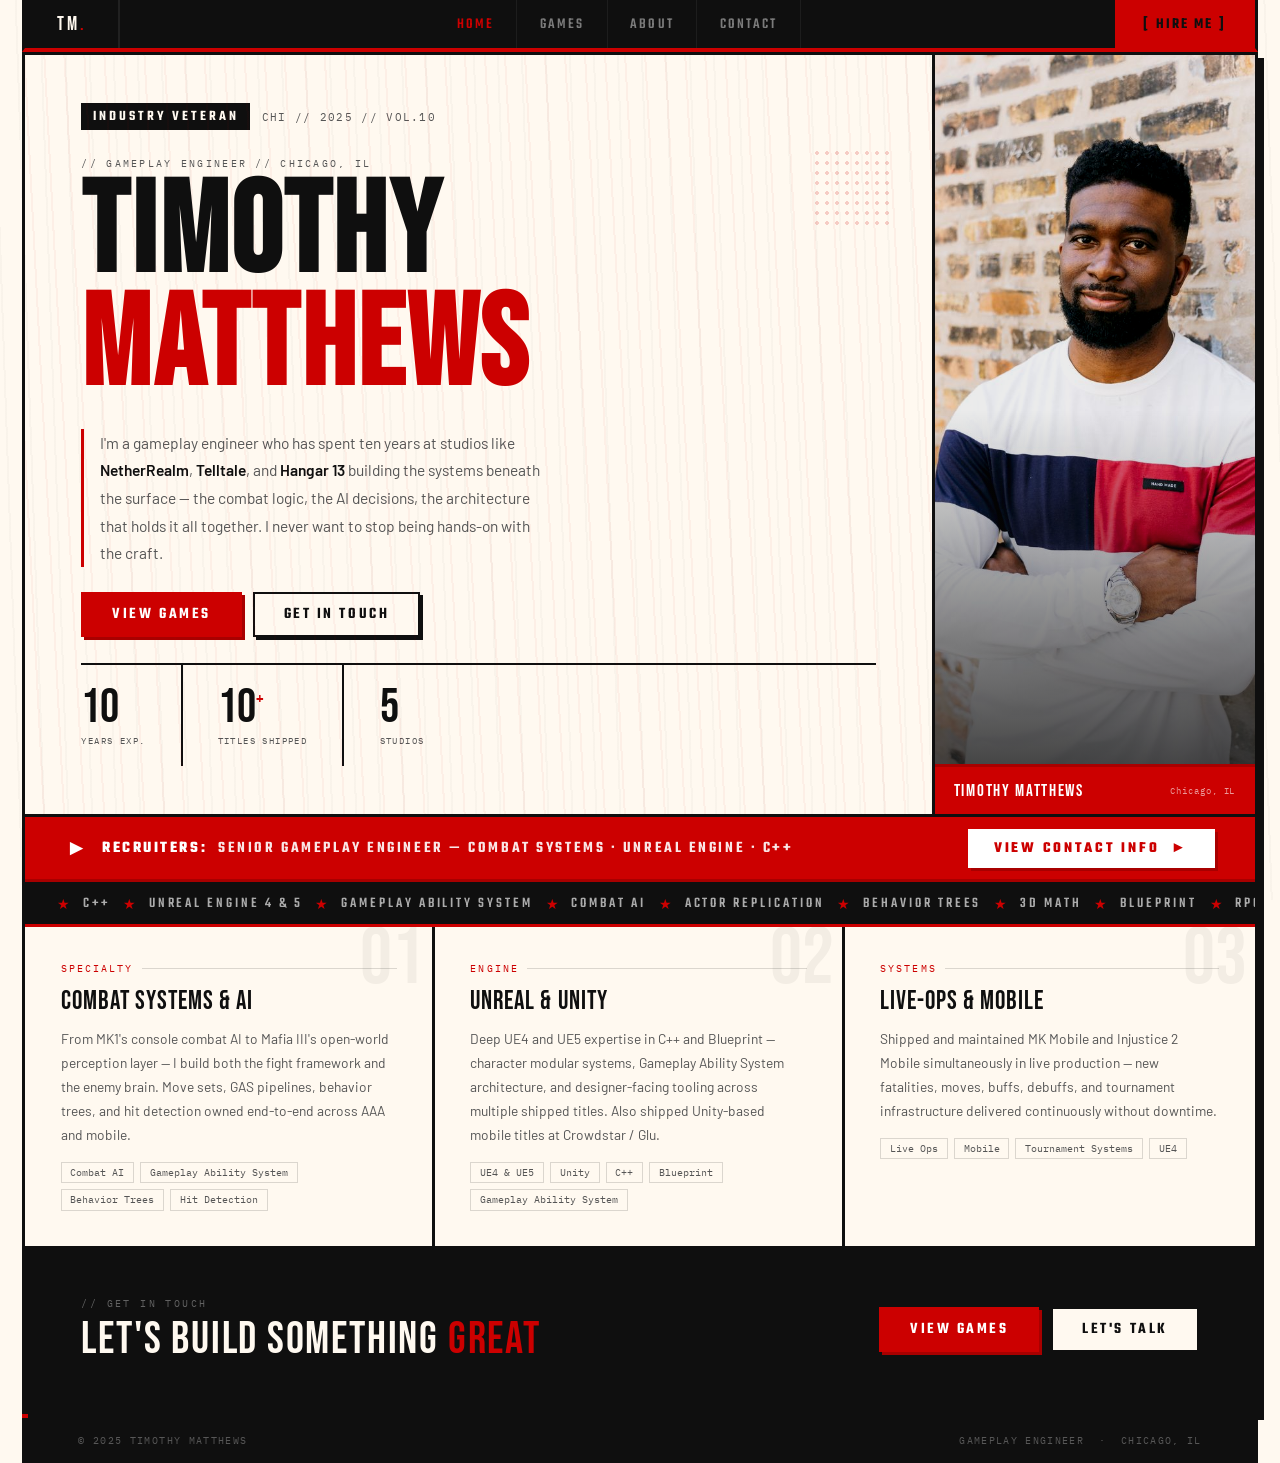
==== index.html @ f864fdcf "Update index.html" ====
<!DOCTYPE html>
<html lang="en">
<head>
<meta charset="UTF-8">
<meta name="viewport" content="width=device-width, initial-scale=1.0">
<title>Timothy Matthews — Gameplay Engineer</title>
<link rel="preconnect" href="https://fonts.googleapis.com">
<link href="https://fonts.googleapis.com/css2?family=Bebas+Neue&family=Teko:wght@400;500;600;700&family=IBM+Plex+Mono:wght@400;500&family=Barlow:ital,wght@0,300;0,400;0,500;0,600;0,700;1,400&display=swap" rel="stylesheet">
<style>
:root{--paper:#FFF9F0;--ink:#0F0F0F;--red:#CC0000;--red2:#A80000;--muted:#555;--gray:#AAA;--rule:rgba(15,15,15,0.15);}
*,*::before,*::after{box-sizing:border-box;margin:0;padding:0;}
html{scroll-behavior:smooth;}
body{background:var(--paper);color:var(--ink);font-family:"Barlow",sans-serif;-webkit-font-smoothing:antialiased;overflow-x:hidden;}
.speed-bg{position:fixed;inset:0;z-index:0;pointer-events:none;background:repeating-linear-gradient(88deg,transparent 0px,transparent 22px,rgba(15,15,15,0.025) 22px,rgba(15,15,15,0.025) 24px);}

/* NAV */
nav{position:sticky;top:0;z-index:100;background:var(--ink);border-bottom:4px solid var(--red);border-left:3px solid var(--ink);border-right:3px solid var(--ink);display:flex;justify-content:space-between;align-items:stretch;height:52px;}
.nav-brand{font-family:"Bebas Neue",sans-serif;font-size:1.2rem;letter-spacing:.14em;color:var(--paper);text-decoration:none;display:flex;align-items:center;padding:0 2rem;border-right:2px solid rgba(255,255,255,.08);cursor:pointer;}
.nav-brand span{color:var(--red);}
.nav-links{display:flex;}
.nav-link{font-family:"Teko",sans-serif;font-size:.95rem;font-weight:500;letter-spacing:.14em;text-transform:uppercase;text-decoration:none;color:rgba(255,255,255,.45);display:flex;align-items:center;padding:0 1.4rem;border-right:1px solid rgba(255,255,255,.06);transition:color .15s,background .15s;cursor:pointer;}
.nav-link:hover{color:var(--paper);background:rgba(255,255,255,.05);}
.nav-link.active{color:var(--red);}
.nav-cta{font-family:"Teko",sans-serif;font-size:.95rem;font-weight:600;letter-spacing:.14em;text-transform:uppercase;text-decoration:none;color:var(--ink);background:var(--red);display:flex;align-items:center;padding:0 1.8rem;transition:background .15s;cursor:pointer;}
.nav-cta:hover{background:#E60000;}

/* PAGES */
.page{display:none;}.page.active{display:block;}

/* SITE WIDTH WRAPPER */
.site-wrap{max-width:1500px;margin:0 auto;padding:0 1.4rem;}

/* MANGA FRAME */
.manga-frame{position:relative;z-index:1;border:3px solid var(--ink);box-shadow:6px 6px 0 var(--ink);}

/* SHARED */
.btn{font-family:"Teko",sans-serif;font-size:1rem;font-weight:600;letter-spacing:.16em;text-transform:uppercase;padding:.55rem 1.8rem;text-decoration:none;display:inline-flex;align-items:center;gap:.45rem;border:2px solid var(--ink);transition:background .14s,color .14s,transform .12s,box-shadow .12s;box-shadow:3px 3px 0 var(--ink);cursor:pointer;}
.btn:hover{transform:translate(-2px,-2px);box-shadow:5px 5px 0 var(--ink);}
.btn:active{transform:translate(2px,2px);box-shadow:1px 1px 0 var(--ink);}
.btn-red{background:var(--red);color:#fff;border-color:var(--red);box-shadow:3px 3px 0 var(--red2);}
.btn-red:hover{background:#E60000;box-shadow:5px 5px 0 var(--red2);}
.btn-white{background:var(--paper);color:var(--ink);}
.btn-white:hover{background:#FFEEDD;}
.btn-ink{background:var(--ink);color:var(--paper);}
.btn-ink:hover{background:#2A2A2A;}
.action-banner{background:var(--ink);padding:.65rem 2rem;display:flex;align-items:center;gap:.8rem;border-bottom:3px solid var(--red);overflow:hidden;white-space:nowrap;}
.ab-star{color:var(--red);font-size:.9rem;flex-shrink:0;}
.ab-text{font-family:"Teko",sans-serif;font-size:.92rem;font-weight:500;letter-spacing:.2em;text-transform:uppercase;color:rgba(255,255,255,.65);flex-shrink:0;}
.reveal{opacity:0;transform:translateY(16px);transition:opacity .55s,transform .55s;}
.reveal.visible{opacity:1;transform:translateY(0);}
.closing-panel{background:var(--ink);padding:3rem 3.5rem;display:flex;justify-content:space-between;align-items:center;gap:2rem;}
.cp-label{font-family:"IBM Plex Mono",monospace;font-size:.6rem;letter-spacing:.25em;text-transform:uppercase;color:rgba(255,255,255,.35);margin-bottom:.5rem;}
.cp-headline{font-family:"Bebas Neue",sans-serif;font-size:clamp(1.8rem,3.5vw,3rem);letter-spacing:.04em;line-height:1;color:var(--paper);}
.cp-headline span{color:var(--red);}
.cp-actions{display:flex;gap:.75rem;flex-shrink:0;}

/* ======== HOME ======== */
.recruiter-bar{background:var(--red);padding:.7rem 2.5rem;display:flex;justify-content:space-between;align-items:center;gap:1.5rem;border-bottom:3px solid var(--red2);}
.rb-left{display:flex;align-items:center;gap:.9rem;}
.rb-arrow{font-family:"Bebas Neue",sans-serif;font-size:1.4rem;color:#fff;animation:arrow-bounce .9s ease-in-out infinite;}
@keyframes arrow-bounce{0%,100%{transform:translateX(0);}50%{transform:translateX(5px);}}
.rb-label{font-family:"Teko",sans-serif;font-size:1rem;font-weight:600;letter-spacing:.16em;text-transform:uppercase;color:rgba(255,255,255,.9);}
.rb-label strong{color:#fff;}
.rb-cta{font-family:"Teko",sans-serif;font-size:.95rem;font-weight:700;letter-spacing:.18em;text-transform:uppercase;color:var(--red);text-decoration:none;background:#fff;padding:.42rem 1.5rem;border:2px solid #fff;box-shadow:3px 3px 0 var(--red2);transition:background .15s,transform .12s,box-shadow .12s;white-space:nowrap;flex-shrink:0;cursor:pointer;}
.rb-cta:hover{background:#FFEEDD;transform:translate(-2px,-2px);box-shadow:5px 5px 0 var(--red2);}
.hero-panel{display:grid;grid-template-columns:1fr 320px;border-bottom:3px solid var(--ink);}
.hero-left{padding:3rem 3.5rem 3rem;border-right:3px solid var(--ink);position:relative;overflow:hidden;display:flex;flex-direction:column;gap:1.6rem;}
.hero-left::before{content:"";position:absolute;inset:0;background:repeating-linear-gradient(87deg,transparent 0,transparent 18px,rgba(204,0,0,.04) 18px,rgba(204,0,0,.04) 20px);pointer-events:none;}
.hero-issue{display:flex;align-items:center;gap:.7rem;}
.issue-tag{font-family:"Teko",sans-serif;font-size:.9rem;font-weight:600;letter-spacing:.2em;text-transform:uppercase;background:var(--ink);color:var(--paper);padding:.2rem .75rem;}
.issue-num{font-family:"IBM Plex Mono",monospace;font-size:.68rem;color:var(--muted);letter-spacing:.12em;}
.hero-name-block{position:relative;}
.hero-kicker{font-family:"IBM Plex Mono",monospace;font-size:.65rem;letter-spacing:.22em;color:var(--muted);margin-bottom:.5rem;text-transform:uppercase;}
.hero-name{font-family:"Bebas Neue",sans-serif;font-size:clamp(4.5rem,10vw,8.5rem);line-height:.88;letter-spacing:.02em;color:var(--ink);}
.hero-name .red{color:var(--red);}
.halftone{position:absolute;right:-1rem;top:-.5rem;width:80px;height:80px;background-image:radial-gradient(circle,rgba(204,0,0,.18) 2px,transparent 2px);background-size:10px 10px;pointer-events:none;}
.hero-desc{font-size:.97rem;line-height:1.78;color:var(--muted);max-width:460px;border-left:3px solid var(--red);padding-left:1rem;}
.hero-desc strong{color:var(--ink);font-weight:600;}
.hero-btns{display:flex;gap:.7rem;flex-wrap:wrap;}
.hero-stats{display:flex;gap:0;border-top:2px solid var(--ink);margin-top:auto;}
.h-stat{padding:1.2rem 2.2rem 1.2rem 0;margin-right:2.2rem;border-right:2px solid var(--ink);}
.h-stat:last-child{border-right:none;margin-right:0;}
.h-num{font-family:"Bebas Neue",sans-serif;font-size:3rem;line-height:1;color:var(--ink);}
.h-num sup{font-size:1.2rem;color:var(--red);}
.h-lbl{font-family:"IBM Plex Mono",monospace;font-size:.58rem;color:var(--muted);letter-spacing:.15em;text-transform:uppercase;margin-top:.15rem;}
.hero-right{background:var(--ink);display:flex;flex-direction:column;overflow:hidden;}
.photo-wrap{flex:1;position:relative;overflow:hidden;min-height:380px;}
.photo-wrap img{width:100%;height:100%;object-fit:cover;object-position:center top;display:block;filter:contrast(1.1) brightness(.92);}
.photo-wrap::after{content:"";position:absolute;inset:0;background:linear-gradient(to bottom,transparent 50%,rgba(15,15,15,.75) 100%);}
.photo-redbar{position:absolute;top:0;right:0;bottom:0;width:28px;background:var(--red);display:flex;align-items:center;justify-content:center;z-index:2;}
.redbar-text{font-family:"Teko",sans-serif;font-size:.75rem;font-weight:600;letter-spacing:.18em;text-transform:uppercase;color:#fff;writing-mode:vertical-rl;}
.photo-caption{background:var(--red);padding:.85rem 1.2rem;display:flex;justify-content:space-between;align-items:center;border-top:3px solid var(--red2);flex-shrink:0;}
.pc-name{font-family:"Bebas Neue",sans-serif;font-size:1.05rem;letter-spacing:.1em;color:#fff;}
.pc-loc{font-family:"IBM Plex Mono",monospace;font-size:.58rem;color:rgba(255,255,255,.6);letter-spacing:.1em;}
.panel-row{display:grid;grid-template-columns:1fr 1fr 1fr;border-bottom:3px solid var(--ink);}
.panel-cell{padding:2.2rem;border-right:3px solid var(--ink);position:relative;overflow:hidden;transition:background .15s;}
.panel-cell:last-child{border-right:none;}
.panel-cell:hover{background:rgba(204,0,0,.02);}
.pc-bg-num{font-family:"Bebas Neue",sans-serif;font-size:5rem;line-height:1;color:rgba(15,15,15,.05);position:absolute;top:-.5rem;right:.5rem;pointer-events:none;user-select:none;}
.pc-label{font-family:"IBM Plex Mono",monospace;font-size:.6rem;letter-spacing:.22em;text-transform:uppercase;color:var(--red);margin-bottom:.65rem;display:flex;align-items:center;gap:.5rem;}
.pc-label::after{content:"";flex:1;height:1px;background:var(--rule);}
.pc-title{font-family:"Bebas Neue",sans-serif;font-size:1.6rem;letter-spacing:.04em;color:var(--ink);margin-bottom:.65rem;}
.pc-body{font-size:.86rem;line-height:1.75;color:var(--muted);margin-bottom:.9rem;}
.pc-tags{display:flex;flex-wrap:wrap;gap:.38rem;}
.pc-tag{font-family:"IBM Plex Mono",monospace;font-size:.6rem;padding:.2rem .55rem;border:1.5px solid var(--rule);color:var(--muted);transition:all .15s;}
.pc-tag:hover{border-color:var(--red);color:var(--red);}
.studios-row{display:grid;grid-template-columns:repeat(5,1fr);border-bottom:3px solid var(--ink);}
.studio-cell{padding:1.6rem 1.4rem;border-right:3px solid var(--ink);transition:background .15s;position:relative;overflow:hidden;}
.studio-cell:last-child{border-right:none;}
.studio-cell:hover{background:rgba(204,0,0,.04);}
.studio-cell::before{content:"";position:absolute;top:0;left:0;width:3px;height:0;background:var(--red);transition:height .2s;}
.studio-cell:hover::before{height:100%;}
.s-name{font-family:"Teko",sans-serif;font-size:.92rem;font-weight:600;letter-spacing:.06em;text-transform:uppercase;color:var(--ink);line-height:1.2;margin-bottom:.3rem;}
.s-years{font-family:"IBM Plex Mono",monospace;font-size:.58rem;color:var(--muted);letter-spacing:.08em;}
.s-role{font-size:.72rem;color:var(--gray);margin-top:.35rem;line-height:1.35;}
.skills-block{display:grid;grid-template-columns:220px 1fr;border-bottom:3px solid var(--ink);}
.sb-left{background:var(--ink);padding:2.5rem 2rem;display:flex;flex-direction:column;justify-content:space-between;border-right:3px solid var(--ink);}
.sb-big{font-family:"Bebas Neue",sans-serif;font-size:3rem;line-height:.9;color:var(--paper);letter-spacing:.02em;}
.sb-big span{color:var(--red);display:block;}
.sb-sub{font-family:"IBM Plex Mono",monospace;font-size:.62rem;color:rgba(255,255,255,.3);line-height:1.7;margin-top:.8rem;letter-spacing:.04em;}
.sb-right{padding:2.5rem;display:grid;grid-template-columns:1fr 1fr;gap:1.6rem;}
.sg-label{font-family:"IBM Plex Mono",monospace;font-size:.58rem;letter-spacing:.2em;text-transform:uppercase;color:var(--red);margin-bottom:.6rem;padding-bottom:.5rem;border-bottom:2px solid var(--ink);}
.sg-chips{display:flex;flex-wrap:wrap;gap:.38rem;}
.s-chip{font-family:"IBM Plex Mono",monospace;font-size:.62rem;padding:.22rem .6rem;border:1.5px solid var(--rule);color:var(--muted);transition:all .14s;}
.s-chip:hover{background:var(--ink);color:var(--paper);border-color:var(--ink);}
.s-chip.bold{background:var(--ink);color:var(--paper);border-color:var(--ink);}

/* ======== GAMES ======== */
.games-grid{display:grid;grid-template-columns:1fr 1fr;border-bottom:3px solid var(--ink);}
.game-card{padding:0;border-right:3px solid var(--ink);border-bottom:3px solid var(--ink);position:relative;overflow:hidden;transition:background .15s;display:flex;flex-direction:column;}
.game-card:hover{background:rgba(204,0,0,.015);}
.game-card:nth-child(2n){border-right:none;}
.game-img{width:100%;height:180px;object-fit:cover;object-position:center;display:block;filter:contrast(1.05);border-bottom:3px solid var(--ink);}
.game-img-placeholder{width:100%;height:180px;border-bottom:3px solid var(--ink);display:flex;align-items:center;justify-content:center;flex-direction:column;gap:.5rem;position:relative;overflow:hidden;flex-shrink:0;}
.game-img-placeholder::before{content:"";position:absolute;inset:0;background:repeating-linear-gradient(87deg,transparent 0,transparent 16px,rgba(255,255,255,.04) 16px,rgba(255,255,255,.04) 18px);}
.gip-label{font-family:"IBM Plex Mono",monospace;font-size:.6rem;letter-spacing:.18em;text-transform:uppercase;color:rgba(255,255,255,.3);position:relative;}
.gip-icon{font-size:1.8rem;opacity:.2;position:relative;}
.game-card-body{padding:1.8rem 2rem;flex:1;}
.gc-ghost{position:absolute;bottom:-.1em;right:-.02em;font-family:"Bebas Neue",sans-serif;font-size:5rem;color:rgba(15,15,15,.045);line-height:1;pointer-events:none;user-select:none;}
.gc-byline{display:flex;justify-content:space-between;font-family:"IBM Plex Mono",monospace;font-size:.62rem;letter-spacing:.14em;text-transform:uppercase;color:var(--red);margin-bottom:.3rem;}
.gc-year{color:var(--muted);}
.gc-title{font-family:"Bebas Neue",sans-serif;font-size:1.5rem;letter-spacing:.04em;color:var(--ink);line-height:1.05;margin-bottom:.2rem;}
.gc-role{font-size:.8rem;font-style:italic;color:var(--muted);margin-bottom:.7rem;}
.gc-rule{height:2px;background:var(--ink);margin-bottom:.7rem;}
.gc-desc{font-size:.84rem;line-height:1.72;color:var(--muted);margin-bottom:.85rem;}
.gc-tags{display:flex;flex-wrap:wrap;gap:.32rem;}
.gc-tag{font-family:"IBM Plex Mono",monospace;font-size:.6rem;padding:.15rem .48rem;border:1.5px solid var(--rule);color:var(--muted);transition:all .15s;}
.gc-tag:hover{border-color:var(--red);color:var(--red);}

/* ======== ABOUT ======== */
.about-layout{display:grid;grid-template-columns:300px 1fr;border-bottom:3px solid var(--ink);}
.about-sidebar{border-right:3px solid var(--ink);display:flex;flex-direction:column;}
.sidebar-photo{position:relative;overflow:hidden;border-bottom:3px solid var(--ink);}
.sidebar-photo img{width:100%;display:block;object-fit:cover;object-position:center top;filter:contrast(1.05);}
.sidebar-facts{padding:1.8rem 1.6rem;}
.sf-row{margin-bottom:1rem;}
.sf-label{font-family:"IBM Plex Mono",monospace;font-size:.58rem;letter-spacing:.2em;text-transform:uppercase;color:var(--red);margin-bottom:.15rem;}
.sf-value{font-family:"Barlow",sans-serif;font-size:.88rem;font-weight:500;color:var(--ink);line-height:1.45;}
.about-body{padding:3rem;}
.about-title{font-family:"Bebas Neue",sans-serif;font-size:clamp(2rem,4vw,3.2rem);letter-spacing:.04em;color:var(--ink);line-height:1;margin-bottom:.6rem;}
.about-sub{font-size:.9rem;font-style:italic;color:var(--muted);margin-bottom:1.5rem;padding-bottom:1.5rem;border-bottom:2px solid var(--ink);}
.about-text{font-size:.93rem;line-height:1.88;color:var(--muted);}
.about-text p+p{margin-top:.9rem;}
.about-text strong{color:var(--ink);font-weight:600;}
.about-goals{display:grid;grid-template-columns:1fr 1fr;gap:0;border-top:3px solid var(--ink);margin-top:2.5rem;}
.ag-cell{padding:1.4rem 1.5rem;border-right:3px solid var(--ink);}
.ag-cell:nth-child(2n){border-right:none;}
.ag-cell:nth-child(n+3){border-top:3px solid var(--ink);}
.ag-label{font-family:"IBM Plex Mono",monospace;font-size:.58rem;letter-spacing:.2em;text-transform:uppercase;color:var(--red);margin-bottom:.3rem;}
.ag-value{font-family:"Teko",sans-serif;font-size:1rem;font-weight:600;letter-spacing:.06em;text-transform:uppercase;color:var(--ink);line-height:1.3;}

/* ======== CONTACT ======== */
.contact-layout{display:grid;grid-template-columns:1fr 1fr;border-bottom:3px solid var(--ink);}
.contact-left{background:var(--ink);padding:3.5rem;display:flex;flex-direction:column;justify-content:space-between;border-right:3px solid var(--red);}
.cl-label{font-family:"IBM Plex Mono",monospace;font-size:.6rem;letter-spacing:.25em;text-transform:uppercase;color:rgba(255,255,255,.3);margin-bottom:.6rem;}
.cl-headline{font-family:"Bebas Neue",sans-serif;font-size:clamp(2.2rem,4.5vw,3.8rem);letter-spacing:.04em;line-height:1;color:var(--paper);margin-bottom:1.2rem;}
.cl-headline span{color:var(--red);}
.cl-note{font-size:.92rem;font-weight:300;line-height:1.8;color:rgba(255,255,255,.45);}
.contact-right{padding:3.5rem;display:flex;flex-direction:column;}
.c-entry{display:flex;align-items:center;gap:1.2rem;padding:1.3rem .5rem;border-bottom:2px solid var(--rule);text-decoration:none;color:var(--ink);transition:background .15s,padding-left .14s;}
.c-entry:first-child{border-top:2px solid var(--rule);}
.c-entry:hover{background:rgba(204,0,0,.04);padding-left:1rem;}
.c-icon{font-size:1.2rem;width:2rem;text-align:center;flex-shrink:0;color:var(--red);}
.c-label{font-family:"IBM Plex Mono",monospace;font-size:.6rem;letter-spacing:.2em;text-transform:uppercase;color:var(--red);display:block;margin-bottom:.1rem;}
.c-value{font-size:.95rem;font-weight:500;color:var(--ink);}
.contact-avail{background:var(--red);padding:1.2rem 1.8rem;display:flex;align-items:center;justify-content:space-between;gap:1rem;margin-top:auto;}
.ca-dot{width:8px;height:8px;border-radius:50%;background:#fff;box-shadow:0 0 8px #fff;animation:pulse 2s ease-in-out infinite;flex-shrink:0;}
@keyframes pulse{0%,100%{opacity:1;}50%{opacity:.4;}}
.ca-text{font-family:"Teko",sans-serif;font-size:1rem;font-weight:600;letter-spacing:.16em;text-transform:uppercase;color:#fff;}

footer{background:var(--ink);border-top:4px solid var(--red);padding:1rem 3.5rem;display:flex;justify-content:space-between;align-items:center;}
.ft{font-family:"IBM Plex Mono",monospace;font-size:.6rem;letter-spacing:.14em;text-transform:uppercase;color:rgba(255,255,255,.3);}

@media(max-width:900px){
  .nav-links{display:none;}
  .manga-frame{margin:.8rem;}
  .recruiter-bar{flex-direction:column;align-items:flex-start;gap:.7rem;}
  .hero-panel,.about-layout,.contact-layout{grid-template-columns:1fr;}
  .hero-right,.about-sidebar,.contact-left{border-right:none;border-bottom:3px solid var(--ink);}
  .hero-left{padding:2.5rem 1.8rem 2rem;}
  .photo-wrap{min-height:300px;}
  .panel-row{grid-template-columns:1fr;}
  .panel-cell{border-right:none;border-bottom:3px solid var(--ink);}
  .studios-row{grid-template-columns:1fr 1fr;}
  .skills-block{grid-template-columns:1fr;}
  .sb-left{border-right:none;border-bottom:3px solid var(--ink);}
  .sb-right{grid-template-columns:1fr;}
  .games-grid{grid-template-columns:1fr;}
  .game-card{border-right:none;}
  .about-goals{grid-template-columns:1fr;}
  .ag-cell{border-right:none;border-bottom:3px solid var(--ink);}
  .closing-panel{flex-direction:column;align-items:flex-start;padding:2rem 1.8rem;}
  footer{padding:1rem 1.4rem;flex-direction:column;gap:.4rem;text-align:center;}
}
</style>
</head>
<body>
<div class="speed-bg" aria-hidden="true"></div>

<div class="site-wrap">
<nav>
  <a class="nav-brand" data-page="home">TM<span>.</span></a>
  <div class="nav-links">
    <a class="nav-link active" data-page="home">Home</a>
    <a class="nav-link" data-page="games">Games</a>
    <a class="nav-link" data-page="about">About</a>
    <a class="nav-link" data-page="contact">Contact</a>
  </div>
  <a class="nav-cta" data-page="contact">[ Hire Me ]</a>
</nav>

<div class="manga-frame">

<!-- ======================================================  HOME  -->
<div id="page-home" class="page active">

  <div class="hero-panel">
    <div class="hero-left reveal">
      <div class="hero-issue">
        <span class="issue-tag">Industry Veteran</span>
        <span class="issue-num">CHI // 2025 // VOL.10</span>
      </div>
      <div class="hero-name-block">
        <div class="halftone" aria-hidden="true"></div>
        <div class="hero-kicker">// Gameplay Engineer // Chicago, IL</div>
        <h1 class="hero-name">Timothy<br><span class="red">Matthews</span></h1>
      </div>
      <p class="hero-desc">I&#39;m a gameplay engineer who has spent ten years at studios like <strong>NetherRealm</strong>, <strong>Telltale</strong>, and <strong>Hangar 13</strong> building the systems beneath the surface &mdash; the combat logic, the AI decisions, the architecture that holds it all together. I never want to stop being hands-on with the craft.</p>
      <div class="hero-btns">
        <a class="btn btn-red" data-page="games">View Games</a>
        <a class="btn btn-white" data-page="contact">Get in Touch</a>
      </div>
      <div class="hero-stats">
        <div class="h-stat"><div class="h-num">10</div><div class="h-lbl">Years Exp.</div></div>
        <div class="h-stat"><div class="h-num">10<sup>+</sup></div><div class="h-lbl">Titles Shipped</div></div>
        <div class="h-stat"><div class="h-num">5</div><div class="h-lbl">Studios</div></div>
      </div>
    </div>
    <div class="hero-right">
      <div class="photo-wrap">
        <img src="[data-uri]" alt="Timothy Matthews">
        
      </div>
      <div class="photo-caption">
        <span class="pc-name">Timothy Matthews</span>
        <span class="pc-loc">Chicago, IL</span>
      </div>
    </div>
  </div>

  <div class="recruiter-bar">
    <div class="rb-left">
      <span class="rb-arrow">&#9658;</span>
      <span class="rb-label"><strong>Recruiters:</strong> &nbsp;Senior Gameplay Engineer &mdash; Combat Systems &middot; Unreal Engine &middot; C++</span>
    </div>
    <a class="rb-cta" data-page="contact">View Contact Info &nbsp;&#9658;</a>
  </div>

  <div class="action-banner">
    <span class="ab-star">&#9733;</span><span class="ab-text">C++</span>
    <span class="ab-star">&#9733;</span><span class="ab-text">Unreal Engine 4 &amp; 5</span>
    <span class="ab-star">&#9733;</span><span class="ab-text">Gameplay Ability System</span>
    <span class="ab-star">&#9733;</span><span class="ab-text">Combat AI</span>
    <span class="ab-star">&#9733;</span><span class="ab-text">Actor Replication</span>
    <span class="ab-star">&#9733;</span><span class="ab-text">Behavior Trees</span>
    <span class="ab-star">&#9733;</span><span class="ab-text">3D Math</span>
    <span class="ab-star">&#9733;</span><span class="ab-text">Blueprint</span>
    <span class="ab-star">&#9733;</span><span class="ab-text">RPCs</span>
    <span class="ab-star">&#9733;</span><span class="ab-text">DirectX</span>
    <span class="ab-star">&#9733;</span><span class="ab-text">HLSL</span>
    <span class="ab-star">&#9733;</span><span class="ab-text">Perforce</span>
    <span class="ab-star">&#9733;</span><span class="ab-text">Git</span>
  </div>

  <div class="panel-row">
    <div class="panel-cell reveal">
      <div class="pc-bg-num" aria-hidden="true">01</div>
      <div class="pc-label">Specialty</div>
      <div class="pc-title">Combat Systems & AI</div>
      <p class="pc-body">From MK1's console combat AI to Mafia III's open-world perception layer &mdash; I build both the fight framework and the enemy brain. Move sets, GAS pipelines, behavior trees, and hit detection owned end-to-end across AAA and mobile.</p>
      <div class="pc-tags"><span class="pc-tag">Combat AI</span><span class="pc-tag">Gameplay Ability System</span><span class="pc-tag">Behavior Trees</span><span class="pc-tag">Hit Detection</span></div>
    </div>
    <div class="panel-cell reveal">
      <div class="pc-bg-num" aria-hidden="true">02</div>
      <div class="pc-label">Engine</div>
      <div class="pc-title">Unreal & Unity</div>
      <p class="pc-body">Deep UE4 and UE5 expertise in C++ and Blueprint &mdash; character modular systems, Gameplay Ability System architecture, and designer-facing tooling across multiple shipped titles. Also shipped Unity-based mobile titles at Crowdstar / Glu.</p>
      <div class="pc-tags"><span class="pc-tag">UE4 &amp; UE5</span><span class="pc-tag">Unity</span><span class="pc-tag">C++</span><span class="pc-tag">Blueprint</span><span class="pc-tag">Gameplay Ability System</span></div>
    </div>
    <div class="panel-cell reveal">
      <div class="pc-bg-num" aria-hidden="true">03</div>
      <div class="pc-label">Systems</div>
      <div class="pc-title">Live-Ops & Mobile</div>
      <p class="pc-body">Shipped and maintained MK Mobile and Injustice 2 Mobile simultaneously in live production &mdash; new fatalities, moves, buffs, debuffs, and tournament infrastructure delivered continuously without downtime.</p>
      <div class="pc-tags"><span class="pc-tag">Live Ops</span><span class="pc-tag">Mobile</span><span class="pc-tag">Tournament Systems</span><span class="pc-tag">UE4</span></div>
    </div>
  </div>

  <div class="closing-panel">
    <div>
      <div class="cp-label">// Get In Touch</div>
      <div class="cp-headline">Let&#39;s Build Something <span>Great</span></div>
    </div>
    <div class="cp-actions">
      <a class="btn btn-red" data-page="games">View Games</a>
      <a class="btn btn-white" data-page="contact">Let&#39;s Talk</a>
    </div>
  </div>
</div>

<!-- ======================================================  GAMES  -->
<div id="page-games" class="page">

  <div class="action-banner">
    <span class="ab-star">&#9733;</span><span class="ab-text">Shipped Titles</span>
    <span class="ab-star">&#9733;</span><span class="ab-text">Career</span>
    <span class="ab-star">&#9733;</span><span class="ab-text">Games &amp; Projects</span>
    <span class="ab-star">&#9733;</span><span class="ab-text">Console</span>
    <span class="ab-star">&#9733;</span><span class="ab-text">Mobile</span>
    <span class="ab-star">&#9733;</span><span class="ab-text">PC</span>
    <span class="ab-star">&#9733;</span><span class="ab-text">AAA</span>
    <span class="ab-star">&#9733;</span><span class="ab-text">Live Ops</span>
    <span class="ab-star">&#9733;</span><span class="ab-text">2015 &ndash; 2025</span>
  </div>

  <!-- GAMES PAGE INTRO -->
  <div style="padding:3.5rem 3.5rem 3rem;border-bottom:3px solid var(--ink);position:relative;overflow:hidden;">
    <div style="position:absolute;top:-.05em;right:-.02em;font-family:'Bebas Neue',sans-serif;font-size:14rem;color:rgba(15,15,15,.04);line-height:1;pointer-events:none;user-select:none;">02</div>
    <div style="font-family:'IBM Plex Mono',monospace;font-size:.6rem;letter-spacing:.25em;text-transform:uppercase;color:var(--red);margin-bottom:.8rem;">// Chapter 02 &nbsp;&mdash;&nbsp; Shipped Titles</div>
    <div style="font-family:'Bebas Neue',sans-serif;font-size:clamp(3.5rem,7vw,6rem);line-height:.9;letter-spacing:.02em;color:var(--ink);margin-bottom:1.6rem;">A Decade of<br><span style="color:var(--red);">Shipped Titles.</span></div>
    <p style="font-size:.97rem;line-height:1.8;color:var(--muted);border-left:3px solid var(--red);padding-left:1.1rem;max-width:580px;">From AAA console combat to live-ops mobile and AI-driven autoplay &mdash; every title on this page is something I shipped, not something I watched. Ten years of production-proven systems across five studios.</p>
  </div>

  <div class="games-grid">
    <div class="game-card reveal">
      <div class="game-img-placeholder" style="background:linear-gradient(135deg,#1a0800,#3d1200,#1a0800);">
        <span class="gip-icon">🎮</span>
        <span class="gip-label">Add MK1 screenshot</span>
      </div>
      <div class="game-card-body">
        <div class="gc-ghost" aria-hidden="true">MK1</div>
        <div class="gc-byline"><span>NetherRealm / WB Games</span><span class="gc-year">2023</span></div>
        <div class="gc-title">Mortal Kombat 1</div>
        <div class="gc-role">Senior Gameplay Engineer &mdash; Combat AI</div>
        <div class="gc-rule"></div>
        <p class="gc-desc">Shipped base game and DLC on a 50+ person team. Owned combat AI systems end-to-end in Unreal Engine 5 for console platforms.</p>
        <div class="gc-tags"><span class="gc-tag">UE5</span><span class="gc-tag">C++</span><span class="gc-tag">Combat AI</span><span class="gc-tag">Console</span><span class="gc-tag">DLC</span></div>
      </div>
    </div>
    <div class="game-card reveal">
      <div class="game-img-placeholder" style="background:linear-gradient(135deg,#0d0d1a,#1a0d2e,#0d0d1a);">
        <span class="gip-icon">🎮</span>
        <span class="gip-label">Add MK: Onslaught screenshot</span>
      </div>
      <div class="game-card-body">
        <div class="gc-ghost" aria-hidden="true">MKO</div>
        <div class="gc-byline"><span>NetherRealm Studios</span><span class="gc-year">2023</span></div>
        <div class="gc-title">MK: Onslaught</div>
        <div class="gc-role">Combat &amp; Gameplay Lead</div>
        <div class="gc-rule"></div>
        <p class="gc-desc">Sole combat engineer on a 4&ndash;6 person team. Fully autoplay/AI-driven mobile RPG. Designed a custom Blueprint targeting rules engine.</p>
        <div class="gc-tags"><span class="gc-tag">UE4</span><span class="gc-tag">Blueprint</span><span class="gc-tag">GAS</span><span class="gc-tag">AI</span><span class="gc-tag">Mobile</span></div>
      </div>
    </div>
    <div class="game-card reveal">
      <div class="game-img-placeholder" style="background:linear-gradient(135deg,#1a0500,#2e0d00,#1a0500);">
        <span class="gip-icon">🎮</span>
        <span class="gip-label">Add MK Mobile screenshot</span>
      </div>
      <div class="game-card-body">
        <div class="gc-ghost" aria-hidden="true">MKM</div>
        <div class="gc-byline"><span>NetherRealm Studios</span><span class="gc-year">2019&ndash;2022</span></div>
        <div class="gc-title">Mortal Kombat Mobile</div>
        <div class="gc-role">Gameplay Engineer &mdash; Live Ops</div>
        <div class="gc-rule"></div>
        <p class="gc-desc">New fatalities, move sets, combos, buffs and debuffs, and tournament systems in a live-ops environment &mdash; C++ and data-driven GAS pipeline.</p>
        <div class="gc-tags"><span class="gc-tag">UE4</span><span class="gc-tag">C++</span><span class="gc-tag">GAS</span><span class="gc-tag">Live Ops</span></div>
      </div>
    </div>
    <div class="game-card reveal">
      <div class="game-img-placeholder" style="background:linear-gradient(135deg,#0a0e1a,#0d1a2e,#0a0e1a);">
        <span class="gip-icon">🎮</span>
        <span class="gip-label">Add Injustice 2 screenshot</span>
      </div>
      <div class="game-card-body">
        <div class="gc-ghost" aria-hidden="true">I2</div>
        <div class="gc-byline"><span>NetherRealm Studios</span><span class="gc-year">2019&ndash;2022</span></div>
        <div class="gc-title">Injustice 2 Mobile</div>
        <div class="gc-role">Gameplay Engineer &mdash; Live Ops</div>
        <div class="gc-rule"></div>
        <p class="gc-desc">Extended hero abilities, move data, buffs, debuffs, and tournament infrastructure. Reused the modular GAS architecture built across NetherRealm mobile titles.</p>
        <div class="gc-tags"><span class="gc-tag">UE4</span><span class="gc-tag">GAS</span><span class="gc-tag">Live Ops</span><span class="gc-tag">Mobile</span></div>
      </div>
    </div>
    <div class="game-card reveal">
      <div class="game-img-placeholder" style="background:linear-gradient(135deg,#0d0a05,#1a1305,#0d0a05);">
        <span class="gip-icon">🎮</span>
        <span class="gip-label">Add Mafia III screenshot</span>
      </div>
      <div class="game-card-body">
        <div class="gc-ghost" aria-hidden="true">M3</div>
        <div class="gc-byline"><span>Hangar 13 / 2K Games</span><span class="gc-year">2016&ndash;2017</span></div>
        <div class="gc-title">Mafia III DLC</div>
        <div class="gc-role">Associate Engineer &mdash; Open World AI</div>
        <div class="gc-rule"></div>
        <p class="gc-desc">Built the AI Controller as a central perception layer for world events. Rule-based predictive planning in C++ with extended behavior trees.</p>
        <div class="gc-tags"><span class="gc-tag">C++</span><span class="gc-tag">Behavior Trees</span><span class="gc-tag">Open World AI</span></div>
      </div>
    </div>
    <div class="game-card reveal">
      <div class="game-img-placeholder" style="background:linear-gradient(135deg,#0a0a0a,#1a1a1a,#0a0a0a);">
        <span class="gip-icon">🎮</span>
        <span class="gip-label">Add Batman Telltale screenshot</span>
      </div>
      <div class="game-card-body">
        <div class="gc-ghost" aria-hidden="true">BM</div>
        <div class="gc-byline"><span>Telltale Games</span><span class="gc-year">2017</span></div>
        <div class="gc-title">Batman: Telltale Series</div>
        <div class="gc-role">Gameplay Programmer &mdash; Combat &amp; AI</div>
        <div class="gc-rule"></div>
        <p class="gc-desc">Combat and AI systems in a fast-paced episodic pipeline across PC, console, and mobile alongside multiple simultaneous titles.</p>
        <div class="gc-tags"><span class="gc-tag">Combat</span><span class="gc-tag">AI</span><span class="gc-tag">Multiplatform</span></div>
      </div>
    </div>
    <div class="game-card reveal">
      <div class="game-img-placeholder" style="background:linear-gradient(135deg,#0a1a05,#0d2e0a,#0a1a05);">
        <span class="gip-icon">🎮</span>
        <span class="gip-label">Add Minecraft Story Mode screenshot</span>
      </div>
      <div class="game-card-body">
        <div class="gc-ghost" aria-hidden="true">MC</div>
        <div class="gc-byline"><span>Telltale Games</span><span class="gc-year">2017</span></div>
        <div class="gc-title">Minecraft: Story Mode S2</div>
        <div class="gc-role">Gameplay Programmer &mdash; Episodes 4 &amp; 5</div>
        <div class="gc-rule"></div>
        <p class="gc-desc">Shipped two full episodes across PC, PS4, and mobile with tight delivery cadence and cross-platform requirements.</p>
        <div class="gc-tags"><span class="gc-tag">Multiplatform</span><span class="gc-tag">PC</span><span class="gc-tag">PS4</span><span class="gc-tag">Mobile</span></div>
      </div>
    </div>
    <div class="game-card reveal">
      <div class="game-img-placeholder" style="background:linear-gradient(135deg,#1a0f05,#2e1f0a,#1a0f05);">
        <span class="gip-icon">🎮</span>
        <span class="gip-label">Add Design Home screenshot</span>
      </div>
      <div class="game-card-body">
        <div class="gc-ghost" aria-hidden="true">DH</div>
        <div class="gc-byline"><span>Crowdstar / Glu Mobile</span><span class="gc-year">2018</span></div>
        <div class="gc-title">Design Home</div>
        <div class="gc-role">Software Engineer &mdash; Gameplay &amp; Tools</div>
        <div class="gc-rule"></div>
        <p class="gc-desc">Deep Unity UI architecture, memory-saving compression, custom touch layer detection, HLSL shaders, and C++ localization tooling for a top-grossing mobile title.</p>
        <div class="gc-tags"><span class="gc-tag">Unity</span><span class="gc-tag">C#</span><span class="gc-tag">HLSL</span><span class="gc-tag">Tools</span><span class="gc-tag">Mobile</span></div>
      </div>
    </div>
  </div>

  <div class="closing-panel">
    <div>
      <div class="cp-label">// Want to work together?</div>
      <div class="cp-headline">Let&#39;s build something <span>great</span></div>
    </div>
    <div class="cp-actions">
      <a class="btn btn-red" data-page="contact">Get in Touch</a>
      <a class="btn btn-white" data-page="about">About Me</a>
    </div>
  </div>
</div>

<!-- ======================================================  ABOUT  -->
<div id="page-about" class="page">

  <div class="action-banner">
    <span class="ab-star">&#9733;</span><span class="ab-text">Profile</span>
    <span class="ab-star">&#9733;</span><span class="ab-text">About Timothy Matthews</span>
    <span class="ab-star">&#9733;</span><span class="ab-text">Ten Years</span>
    <span class="ab-star">&#9733;</span><span class="ab-text">Chicago, IL</span>
    <span class="ab-star">&#9733;</span><span class="ab-text">Industry Veteran</span>
    <span class="ab-star">&#9733;</span><span class="ab-text">Combat Systems</span>
    <span class="ab-star">&#9733;</span><span class="ab-text">Unreal Engine</span>
  </div>

  <div class="about-layout">
    <div class="about-sidebar">
      <div class="sidebar-photo">
        <img src="[data-uri]" alt="Timothy Matthews">
      </div>
      <div class="sidebar-facts">
        <div class="sf-row"><div class="sf-label">Location</div><div class="sf-value">Chicago, Illinois</div></div>
        <div class="sf-row"><div class="sf-label">Email</div><div class="sf-value">MatthewsTimothyM@gmail.com</div></div>
        <div class="sf-row"><div class="sf-label">LinkedIn</div><div class="sf-value">timmatthewsgamedev</div></div>
        <div class="sf-row"><div class="sf-label">Primary Engine</div><div class="sf-value">Unreal Engine 4 &amp; 5</div></div>
        <div class="sf-row"><div class="sf-label">Education</div><div class="sf-value">B.S. Computer Science<br>U of Houston&ndash;Victoria</div></div>
        <div class="sf-row"><div class="sf-label">Engines</div><div class="sf-value">Unreal Engine 4 &amp; 5 &middot; Unity</div></div>
        <div style="margin-top:1.5rem;"><a class="btn btn-red" data-page="contact" style="width:100%;justify-content:center;">Contact Me</a></div>
      </div>
    </div>
    <div class="about-body reveal">
      <div class="about-title">Ten Years in the Trenches</div>
      <div class="about-sub">A career built on combat systems, shipped titles, and deep Unreal Engine expertise across AAA and mobile platforms.</div>
      <div class="about-text">
        <p>Timothy Matthews is a gameplay engineer based in Chicago, Illinois, with over ten years of professional experience building the systems that make games feel alive. His career spans some of the most demanding development environments in the industry &mdash; from the high-polish combat of <strong>Mortal Kombat 1</strong> at NetherRealm Studios to the breakneck episodic pipeline of Telltale Games.</p>
        <p>Timothy&#39;s deepest expertise lies in combat. He has designed and engineered fight systems across console, mobile, and prototype platforms &mdash; including AI-driven autoplay combat for <strong>MK: Onslaught</strong>, where he served as the sole combat and gameplay engineer on a lean team. He architected modular Gameplay Ability System pipelines reused across multiple NetherRealm titles, and mentored engineers on Unreal Engine architecture throughout.</p>
        <p>Before NetherRealm, Timothy contributed open world AI systems to <strong>Mafia III DLC</strong> at Hangar 13, building the AI Controller as a central perception layer for world events. He served on Telltale&#39;s gameplay team across Batman and Minecraft: Story Mode, delivering multiplatform episodic titles at a demanding cadence.</p>
        <p>He is growing toward a principal or lead engineering role &mdash; staying hands-on with combat systems while taking on greater architectural ownership, mentoring, and technical direction.</p>
      </div>
      <div class="about-goals">
        <div class="ag-cell"><div class="ag-label">Focus</div><div class="ag-value">Combat Systems &amp; AI Architecture</div></div>
        <div class="ag-cell"><div class="ag-label">Location</div><div class="ag-value">Chicago, Illinois</div></div>
        <div class="ag-cell"><div class="ag-label">Specialty</div><div class="ag-value">Combat Systems &amp; AI Architecture</div></div>
        <div class="ag-cell"><div class="ag-label">Education</div><div class="ag-value">B.S. Computer Science &mdash; U of Houston&ndash;Victoria</div></div>
      </div>
    </div>
  </div>

  <div class="closing-panel">
    <div>
      <div class="cp-label">// Ready to collaborate?</div>
      <div class="cp-headline">See my <span>Games</span> or get in touch</div>
    </div>
    <div class="cp-actions">
      <a class="btn btn-red" data-page="games">View Games</a>
      <a class="btn btn-white" data-page="contact">Contact Me</a>
    </div>
  </div>
</div>

<!-- ======================================================  CONTACT  -->
<div id="page-contact" class="page">

  <div class="action-banner">
    <span class="ab-star">&#9733;</span><span class="ab-text">Get in Touch</span>
    <span class="ab-star">&#9733;</span><span class="ab-text">Hire Timothy</span>
    <span class="ab-star">&#9733;</span><span class="ab-text">Chicago, IL</span>
    <span class="ab-star">&#9733;</span><span class="ab-text">Gameplay Engineer</span>
    <span class="ab-star">&#9733;</span><span class="ab-text">10 Years</span>
    <span class="ab-star">&#9733;</span><span class="ab-text">NetherRealm</span>
    <span class="ab-star">&#9733;</span><span class="ab-text">Telltale</span>
  </div>

  <div class="contact-layout">
    <div class="contact-left reveal">
      <div>
        <div class="cl-label">// Ready to Ship Something Great?</div>
        <div class="cl-headline">Let&#39;s <span>Talk</span></div>
        <p class="cl-note">Ten years building combat systems and gameplay architecture at studios including NetherRealm, Telltale, and Hangar 13 / 2K. Reach out directly.</p>
      </div>
      <div style="display:flex;flex-direction:column;gap:.85rem;margin-top:2.5rem;">
        <div style="border:1px solid rgba(255,255,255,.1);padding:1rem 1.2rem;">
          <div style="font-family:'IBM Plex Mono',monospace;font-size:.58rem;letter-spacing:.18em;text-transform:uppercase;color:rgba(255,255,255,.3);margin-bottom:.3rem;">Specialty</div>
          <div style="font-family:'Teko',sans-serif;font-size:.95rem;font-weight:600;letter-spacing:.08em;text-transform:uppercase;color:var(--paper);">Combat Systems &middot; AI Architecture &middot; Unreal Engine</div>
        </div>
        <div style="border:1px solid rgba(204,0,0,.35);padding:1rem 1.2rem;background:rgba(204,0,0,.07);">
          <div style="font-family:'IBM Plex Mono',monospace;font-size:.58rem;letter-spacing:.18em;text-transform:uppercase;color:rgba(204,0,0,.6);margin-bottom:.3rem;">Platforms</div>
          <div style="font-family:'Teko',sans-serif;font-size:.95rem;font-weight:600;letter-spacing:.08em;text-transform:uppercase;color:var(--paper);">Console &middot; PC &middot; Mobile &middot; Live Ops</div>
        </div>
      </div>
    </div>
    <div class="contact-right reveal">
      <a href="mailto:MatthewsTimothyM@gmail.com" class="c-entry">
        <span class="c-icon">&#9993;</span>
        <div><span class="c-label">Email</span><span class="c-value">MatthewsTimothyM@gmail.com</span></div>
      </a>
      <a href="tel:9016433370" class="c-entry">
        <span class="c-icon">&#9742;</span>
        <div><span class="c-label">Phone</span><span class="c-value">(901) 643-3370</span></div>
      </a>
      <a href="https://linkedin.com/in/timmatthewsgamedev" target="_blank" rel="noopener" class="c-entry">
        <span class="c-icon" style="font-family:'Teko',sans-serif;font-weight:700;font-size:.85rem;">in</span>
        <div><span class="c-label">LinkedIn</span><span class="c-value">linkedin.com/in/timmatthewsgamedev</span></div>
      </a>
      <div class="contact-avail">
        <div class="ca-dot" style="background:var(--red);box-shadow:0 0 8px var(--red);"></div>
        <span class="ca-text">Timothy Matthews &mdash; Gameplay Engineer</span>
        <a href="mailto:MatthewsTimothyM@gmail.com" class="btn btn-white" style="flex-shrink:0;">Email Now</a>
      </div>
    </div>
  </div>

  <div class="closing-panel">
    <div>
      <div class="cp-label">// Get In Touch</div>
      <div class="cp-headline">Combat-focused. <span>Architecture-driven.</span><br>Team-oriented.</div>
    </div>
    <div class="cp-actions">
      <a class="btn btn-red" data-page="games">View Games</a>
      <a href="mailto:MatthewsTimothyM@gmail.com" class="btn btn-white">Email Me Now</a>
    </div>
  </div>
</div>

</div><!-- end manga-frame -->

<footer>
  <span class="ft">&copy; 2025 Timothy Matthews</span>
  <span class="ft">Gameplay Engineer &nbsp;&middot;&nbsp; Chicago, IL</span>
</footer>

<script>
function goTo(pageId) {
  document.querySelectorAll('.page').forEach(p => p.classList.remove('active'));
  document.querySelectorAll('.nav-link').forEach(l => l.classList.remove('active'));
  const page = document.getElementById('page-' + pageId);
  if (page) {
    page.classList.add('active');
    window.scrollTo({ top: 0, behavior: 'smooth' });
    // trigger reveals
    setTimeout(() => {
      page.querySelectorAll('.reveal:not(.visible)').forEach((el, i) => {
        setTimeout(() => el.classList.add('visible'), (i % 6) * 80);
      });
    }, 50);
  }
  const link = document.querySelector('.nav-link[data-page="' + pageId + '"]');
  if (link) link.classList.add('active');
}

document.querySelectorAll('[data-page]').forEach(el => {
  el.addEventListener('click', (e) => {
    e.preventDefault();
    goTo(el.dataset.page);
  });
});

// trigger reveals on initial load
setTimeout(() => {
  document.querySelectorAll('#page-home .reveal').forEach((el, i) => {
    setTimeout(() => el.classList.add('visible'), (i % 6) * 80);
  });
}, 100);
</script>
</div><!-- end site-wrap -->
</body>
</html>
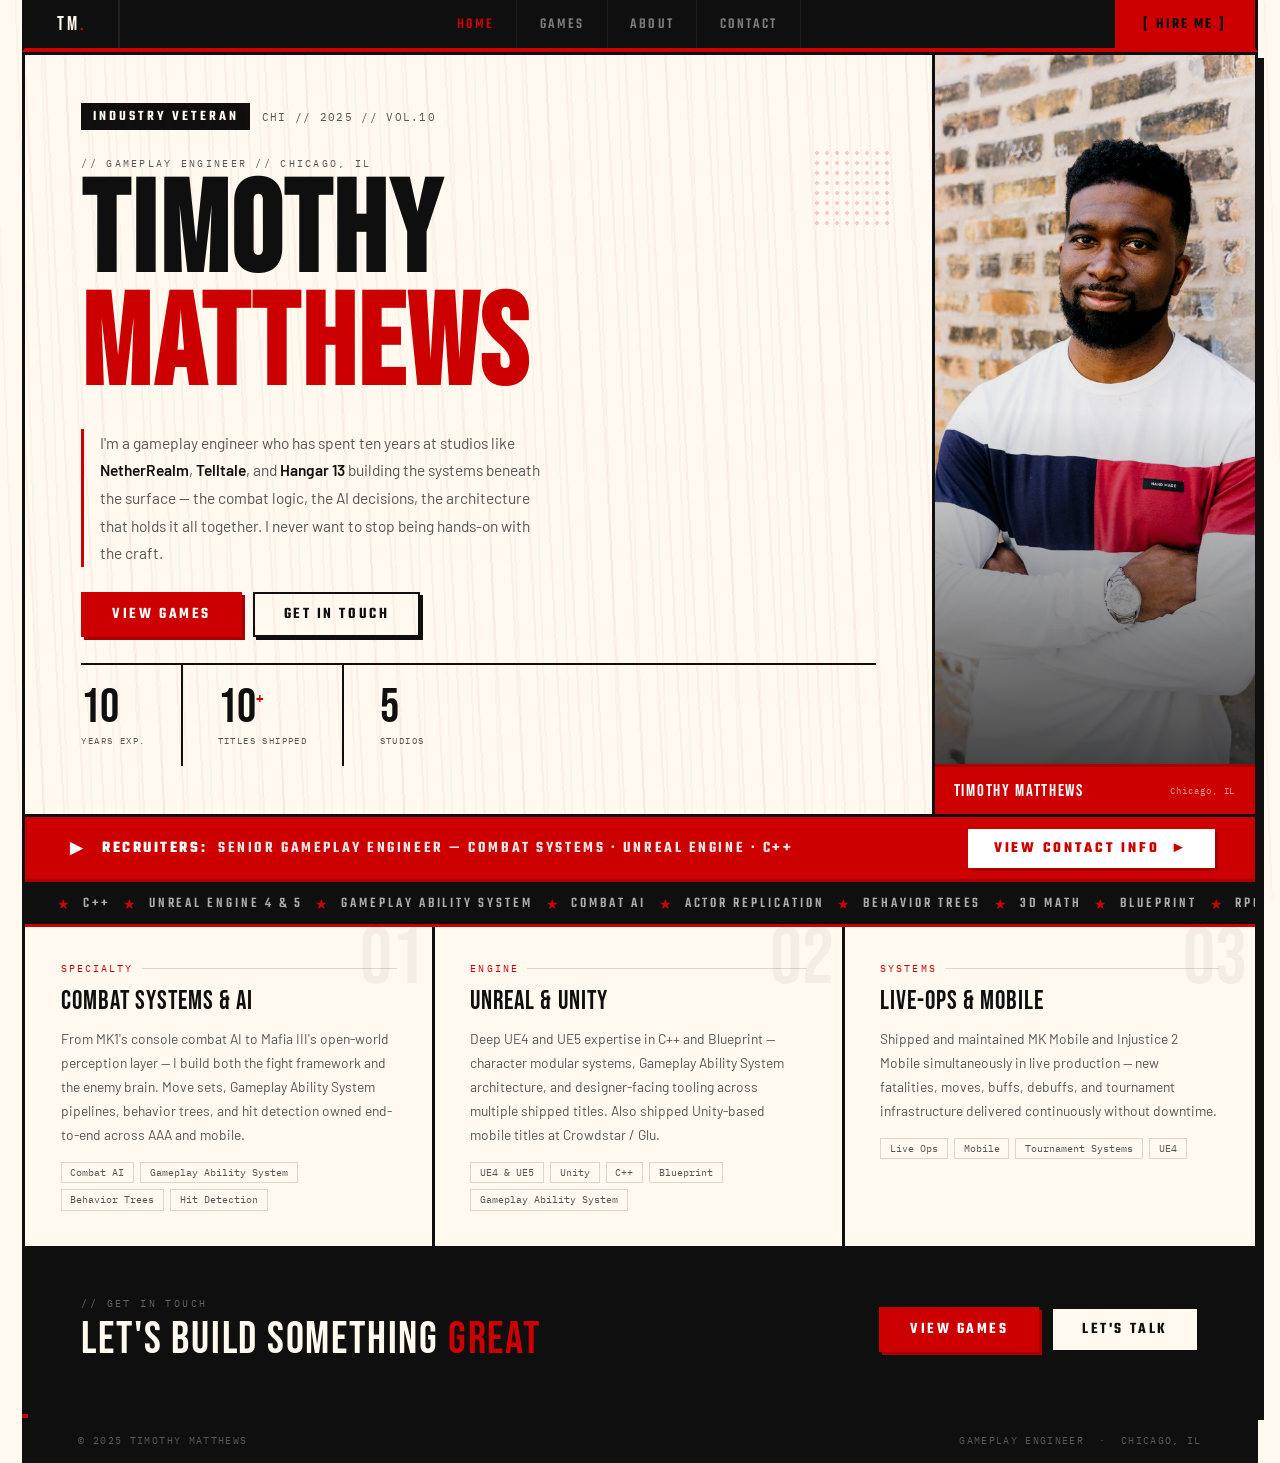
==== commit 3e44871c: "Update index.html" ====
--- a/index.html
+++ b/index.html
@@ -18,6 +18,12 @@
 .nav-brand{font-family:"Bebas Neue",sans-serif;font-size:1.2rem;letter-spacing:.14em;color:var(--paper);text-decoration:none;display:flex;align-items:center;padding:0 2rem;border-right:2px solid rgba(255,255,255,.08);cursor:pointer;}
 .nav-brand span{color:var(--red);}
 .nav-links{display:flex;}
+.hamburger{display:none;background:none;border:none;cursor:pointer;padding:0 1.4rem;height:52px;flex-direction:column;justify-content:center;gap:5px;}
+.hamburger span{display:block;width:20px;height:2px;background:var(--paper);transition:all .2s;}
+.mobile-menu{display:none;position:fixed;top:52px;left:0;right:0;z-index:99;background:var(--ink);border-bottom:3px solid var(--red);flex-direction:column;box-shadow:0 6px 20px rgba(0,0,0,0.4);}
+.mobile-menu.open{display:flex;}
+.mobile-menu a{font-family:"Teko",sans-serif;font-size:1rem;font-weight:600;letter-spacing:.14em;text-transform:uppercase;color:rgba(255,255,255,.6);padding:.85rem 1.8rem;border-bottom:1px solid rgba(255,255,255,.06);cursor:pointer;transition:color .15s,background .15s;}
+.mobile-menu a:hover,.mobile-menu a.active{color:var(--red);background:rgba(255,255,255,.03);}
 .nav-link{font-family:"Teko",sans-serif;font-size:.95rem;font-weight:500;letter-spacing:.14em;text-transform:uppercase;text-decoration:none;color:rgba(255,255,255,.45);display:flex;align-items:center;padding:0 1.4rem;border-right:1px solid rgba(255,255,255,.06);transition:color .15s,background .15s;cursor:pointer;}
 .nav-link:hover{color:var(--paper);background:rgba(255,255,255,.05);}
 .nav-link.active{color:var(--red);}
@@ -193,6 +199,17 @@
 
 @media(max-width:900px){
   .nav-links{display:none;}
+  .hamburger{display:flex;}
+  .contact-layout{grid-template-columns:1fr;}
+  .contact-left{border-right:none;border-bottom:3px solid var(--red);}
+  .c-value{font-size:.78rem;word-break:break-all;overflow-wrap:break-word;}
+  .contact-right{padding:1.5rem;overflow:hidden;}
+  .c-entry{padding:.9rem .3rem;overflow:hidden;}
+  .contact-avail{flex-wrap:wrap;gap:.5rem;padding:.9rem 1rem;}
+  .ca-text{font-size:.82rem;}
+  .contact-left{padding:2rem 1.5rem;}
+  .cl-headline{font-size:2rem;}
+  .cl-note{font-size:.85rem;}
   .manga-frame{margin:.8rem;}
   .recruiter-bar{flex-direction:column;align-items:flex-start;gap:.7rem;}
   .hero-panel,.about-layout,.contact-layout{grid-template-columns:1fr;}
@@ -227,7 +244,16 @@
     <a class="nav-link" data-page="contact">Contact</a>
   </div>
   <a class="nav-cta" data-page="contact">[ Hire Me ]</a>
+  <button class="hamburger" id="hamburger" aria-label="Open menu">
+    <span></span><span></span><span></span>
+  </button>
 </nav>
+<div class="mobile-menu" id="mobile-menu">
+  <a data-page="home">Home</a>
+  <a data-page="games">Games</a>
+  <a data-page="about">About</a>
+  <a data-page="contact">Contact</a>
+</div>
 
 <div class="manga-frame">
 
@@ -297,7 +323,7 @@
       <div class="pc-bg-num" aria-hidden="true">01</div>
       <div class="pc-label">Specialty</div>
       <div class="pc-title">Combat Systems & AI</div>
-      <p class="pc-body">From MK1's console combat AI to Mafia III's open-world perception layer &mdash; I build both the fight framework and the enemy brain. Move sets, GAS pipelines, behavior trees, and hit detection owned end-to-end across AAA and mobile.</p>
+      <p class="pc-body">From MK1's console combat AI to Mafia III's open-world perception layer &mdash; I build both the fight framework and the enemy brain. Move sets, Gameplay Ability System pipelines, behavior trees, and hit detection owned end-to-end across AAA and mobile.</p>
       <div class="pc-tags"><span class="pc-tag">Combat AI</span><span class="pc-tag">Gameplay Ability System</span><span class="pc-tag">Behavior Trees</span><span class="pc-tag">Hit Detection</span></div>
     </div>
     <div class="panel-cell reveal">
@@ -353,10 +379,7 @@
 
   <div class="games-grid">
     <div class="game-card reveal">
-      <div class="game-img-placeholder" style="background:linear-gradient(135deg,#1a0800,#3d1200,#1a0800);">
-        <span class="gip-icon">🎮</span>
-        <span class="gip-label">Add MK1 screenshot</span>
-      </div>
+      <div class="game-img-placeholder" style="background:linear-gradient(135deg,#1a0800,#3d1200,#1a0800);"><span class="gip-icon">🎮</span><span class="gip-label">Add MK1 screenshot</span></div>
       <div class="game-card-body">
         <div class="gc-ghost" aria-hidden="true">MK1</div>
         <div class="gc-byline"><span>NetherRealm / WB Games</span><span class="gc-year">2023</span></div>
@@ -368,25 +391,19 @@
       </div>
     </div>
     <div class="game-card reveal">
-      <div class="game-img-placeholder" style="background:linear-gradient(135deg,#0d0d1a,#1a0d2e,#0d0d1a);">
-        <span class="gip-icon">🎮</span>
-        <span class="gip-label">Add MK: Onslaught screenshot</span>
-      </div>
+      <div class="game-img-placeholder" style="background:linear-gradient(135deg,#0d0d1a,#1a0d2e,#0d0d1a);"><span class="gip-icon">🎮</span><span class="gip-label">Add MK: Onslaught screenshot</span></div>
       <div class="game-card-body">
         <div class="gc-ghost" aria-hidden="true">MKO</div>
         <div class="gc-byline"><span>NetherRealm Studios</span><span class="gc-year">2023</span></div>
         <div class="gc-title">MK: Onslaught</div>
         <div class="gc-role">Combat &amp; Gameplay Lead</div>
         <div class="gc-rule"></div>
-        <p class="gc-desc">Sole combat engineer on a 4&ndash;6 person team. Fully autoplay/AI-driven mobile RPG. Designed a custom Blueprint targeting rules engine.</p>
+        <p class="gc-desc">Led a team of gameplay engineers developing the game's combat system for a fully autoplay/AI-driven mobile RPG. Designed a custom Blueprint targeting rules engine.</p>
         <div class="gc-tags"><span class="gc-tag">UE4</span><span class="gc-tag">Blueprint</span><span class="gc-tag">GAS</span><span class="gc-tag">AI</span><span class="gc-tag">Mobile</span></div>
       </div>
     </div>
     <div class="game-card reveal">
-      <div class="game-img-placeholder" style="background:linear-gradient(135deg,#1a0500,#2e0d00,#1a0500);">
-        <span class="gip-icon">🎮</span>
-        <span class="gip-label">Add MK Mobile screenshot</span>
-      </div>
+      <div class="game-img-placeholder" style="background:linear-gradient(135deg,#1a0500,#2e0d00,#1a0500);"><span class="gip-icon">🎮</span><span class="gip-label">Add MK Mobile screenshot</span></div>
       <div class="game-card-body">
         <div class="gc-ghost" aria-hidden="true">MKM</div>
         <div class="gc-byline"><span>NetherRealm Studios</span><span class="gc-year">2019&ndash;2022</span></div>
@@ -398,10 +415,7 @@
       </div>
     </div>
     <div class="game-card reveal">
-      <div class="game-img-placeholder" style="background:linear-gradient(135deg,#0a0e1a,#0d1a2e,#0a0e1a);">
-        <span class="gip-icon">🎮</span>
-        <span class="gip-label">Add Injustice 2 screenshot</span>
-      </div>
+      <div class="game-img-placeholder" style="background:linear-gradient(135deg,#0a0e1a,#0d1a2e,#0a0e1a);"><span class="gip-icon">🎮</span><span class="gip-label">Add Injustice 2 screenshot</span></div>
       <div class="game-card-body">
         <div class="gc-ghost" aria-hidden="true">I2</div>
         <div class="gc-byline"><span>NetherRealm Studios</span><span class="gc-year">2019&ndash;2022</span></div>
@@ -413,25 +427,19 @@
       </div>
     </div>
     <div class="game-card reveal">
-      <div class="game-img-placeholder" style="background:linear-gradient(135deg,#0d0a05,#1a1305,#0d0a05);">
-        <span class="gip-icon">🎮</span>
-        <span class="gip-label">Add Mafia III screenshot</span>
-      </div>
+      <div class="game-img-placeholder" style="background:linear-gradient(135deg,#0d0a05,#1a1305,#0d0a05);"><span class="gip-icon">🎮</span><span class="gip-label">Add Mafia III screenshot</span></div>
       <div class="game-card-body">
         <div class="gc-ghost" aria-hidden="true">M3</div>
         <div class="gc-byline"><span>Hangar 13 / 2K Games</span><span class="gc-year">2016&ndash;2017</span></div>
         <div class="gc-title">Mafia III DLC</div>
         <div class="gc-role">Associate Engineer &mdash; Open World AI</div>
         <div class="gc-rule"></div>
-        <p class="gc-desc">Built the AI Controller as a central perception layer for world events. Rule-based predictive planning in C++ with extended behavior trees.</p>
+        <p class="gc-desc">Extended AI capabilities to react dynamically to world events &mdash; explosions, vehicles, low health, and teammate coordination &mdash; creating a more realistic and believable open-world environment.</p>
         <div class="gc-tags"><span class="gc-tag">C++</span><span class="gc-tag">Behavior Trees</span><span class="gc-tag">Open World AI</span></div>
       </div>
     </div>
     <div class="game-card reveal">
-      <div class="game-img-placeholder" style="background:linear-gradient(135deg,#0a0a0a,#1a1a1a,#0a0a0a);">
-        <span class="gip-icon">🎮</span>
-        <span class="gip-label">Add Batman Telltale screenshot</span>
-      </div>
+      <div class="game-img-placeholder" style="background:linear-gradient(135deg,#0a0a0a,#1a1a1a,#0a0a0a);"><span class="gip-icon">🎮</span><span class="gip-label">Add Batman Telltale screenshot</span></div>
       <div class="game-card-body">
         <div class="gc-ghost" aria-hidden="true">BM</div>
         <div class="gc-byline"><span>Telltale Games</span><span class="gc-year">2017</span></div>
@@ -443,10 +451,7 @@
       </div>
     </div>
     <div class="game-card reveal">
-      <div class="game-img-placeholder" style="background:linear-gradient(135deg,#0a1a05,#0d2e0a,#0a1a05);">
-        <span class="gip-icon">🎮</span>
-        <span class="gip-label">Add Minecraft Story Mode screenshot</span>
-      </div>
+      <div class="game-img-placeholder" style="background:linear-gradient(135deg,#0a1a05,#0d2e0a,#0a1a05);"><span class="gip-icon">🎮</span><span class="gip-label">Add Minecraft Story Mode screenshot</span></div>
       <div class="game-card-body">
         <div class="gc-ghost" aria-hidden="true">MC</div>
         <div class="gc-byline"><span>Telltale Games</span><span class="gc-year">2017</span></div>
@@ -458,10 +463,7 @@
       </div>
     </div>
     <div class="game-card reveal">
-      <div class="game-img-placeholder" style="background:linear-gradient(135deg,#1a0f05,#2e1f0a,#1a0f05);">
-        <span class="gip-icon">🎮</span>
-        <span class="gip-label">Add Design Home screenshot</span>
-      </div>
+      <div class="game-img-placeholder" style="background:linear-gradient(135deg,#1a0f05,#2e1f0a,#1a0f05);"><span class="gip-icon">🎮</span><span class="gip-label">Add Design Home screenshot</span></div>
       <div class="game-card-body">
         <div class="gc-ghost" aria-hidden="true">DH</div>
         <div class="gc-byline"><span>Crowdstar / Glu Mobile</span><span class="gc-year">2018</span></div>
@@ -519,16 +521,11 @@
       <div class="about-sub">A career built on combat systems, shipped titles, and deep Unreal Engine expertise across AAA and mobile platforms.</div>
       <div class="about-text">
         <p>Timothy Matthews is a gameplay engineer based in Chicago, Illinois, with over ten years of professional experience building the systems that make games feel alive. His career spans some of the most demanding development environments in the industry &mdash; from the high-polish combat of <strong>Mortal Kombat 1</strong> at NetherRealm Studios to the breakneck episodic pipeline of Telltale Games.</p>
-        <p>Timothy&#39;s deepest expertise lies in combat. He has designed and engineered fight systems across console, mobile, and prototype platforms &mdash; including AI-driven autoplay combat for <strong>MK: Onslaught</strong>, where he served as the sole combat and gameplay engineer on a lean team. He architected modular Gameplay Ability System pipelines reused across multiple NetherRealm titles, and mentored engineers on Unreal Engine architecture throughout.</p>
-        <p>Before NetherRealm, Timothy contributed open world AI systems to <strong>Mafia III DLC</strong> at Hangar 13, building the AI Controller as a central perception layer for world events. He served on Telltale&#39;s gameplay team across Batman and Minecraft: Story Mode, delivering multiplatform episodic titles at a demanding cadence.</p>
+        <p>Timothy&#39;s deepest expertise lies in combat. He has designed and engineered fight systems across console, mobile, and prototype platforms &mdash; including AI-driven autoplay combat for <strong>MK: Onslaught</strong>, where he led a team of gameplay engineers developing the game's combat system. He developed deep Gameplay Ability System expertise, and mentored engineers on Unreal Engine architecture throughout.</p>
+        <p>Before NetherRealm, Timothy contributed to <strong>Mafia III DLC</strong> at Hangar 13, extending AI capabilities to react dynamically to world events for a more realistic open-world environment. He served on Telltale&#39;s gameplay team across Batman and Minecraft: Story Mode, delivering multiplatform episodic titles at a demanding cadence.</p>
         <p>He is growing toward a principal or lead engineering role &mdash; staying hands-on with combat systems while taking on greater architectural ownership, mentoring, and technical direction.</p>
       </div>
-      <div class="about-goals">
-        <div class="ag-cell"><div class="ag-label">Focus</div><div class="ag-value">Combat Systems &amp; AI Architecture</div></div>
-        <div class="ag-cell"><div class="ag-label">Location</div><div class="ag-value">Chicago, Illinois</div></div>
-        <div class="ag-cell"><div class="ag-label">Specialty</div><div class="ag-value">Combat Systems &amp; AI Architecture</div></div>
-        <div class="ag-cell"><div class="ag-label">Education</div><div class="ag-value">B.S. Computer Science &mdash; U of Houston&ndash;Victoria</div></div>
-      </div>
+
     </div>
   </div>
 
@@ -616,9 +613,18 @@
 </footer>
 
 <script>
+// Hamburger toggle
+const hamburger = document.getElementById('hamburger');
+const mobileMenu = document.getElementById('mobile-menu');
+hamburger.addEventListener('click', () => {
+  mobileMenu.classList.toggle('open');
+});
+
 function goTo(pageId) {
   document.querySelectorAll('.page').forEach(p => p.classList.remove('active'));
   document.querySelectorAll('.nav-link').forEach(l => l.classList.remove('active'));
+  document.querySelectorAll('.mobile-menu a').forEach(l => l.classList.remove('active'));
+  mobileMenu.classList.remove('open');
   const page = document.getElementById('page-' + pageId);
   if (page) {
     page.classList.add('active');
@@ -632,6 +638,8 @@
   }
   const link = document.querySelector('.nav-link[data-page="' + pageId + '"]');
   if (link) link.classList.add('active');
+  const mobileLink = document.querySelector('.mobile-menu a[data-page="' + pageId + '"]');
+  if (mobileLink) mobileLink.classList.add('active');
 }
 
 document.querySelectorAll('[data-page]').forEach(el => {
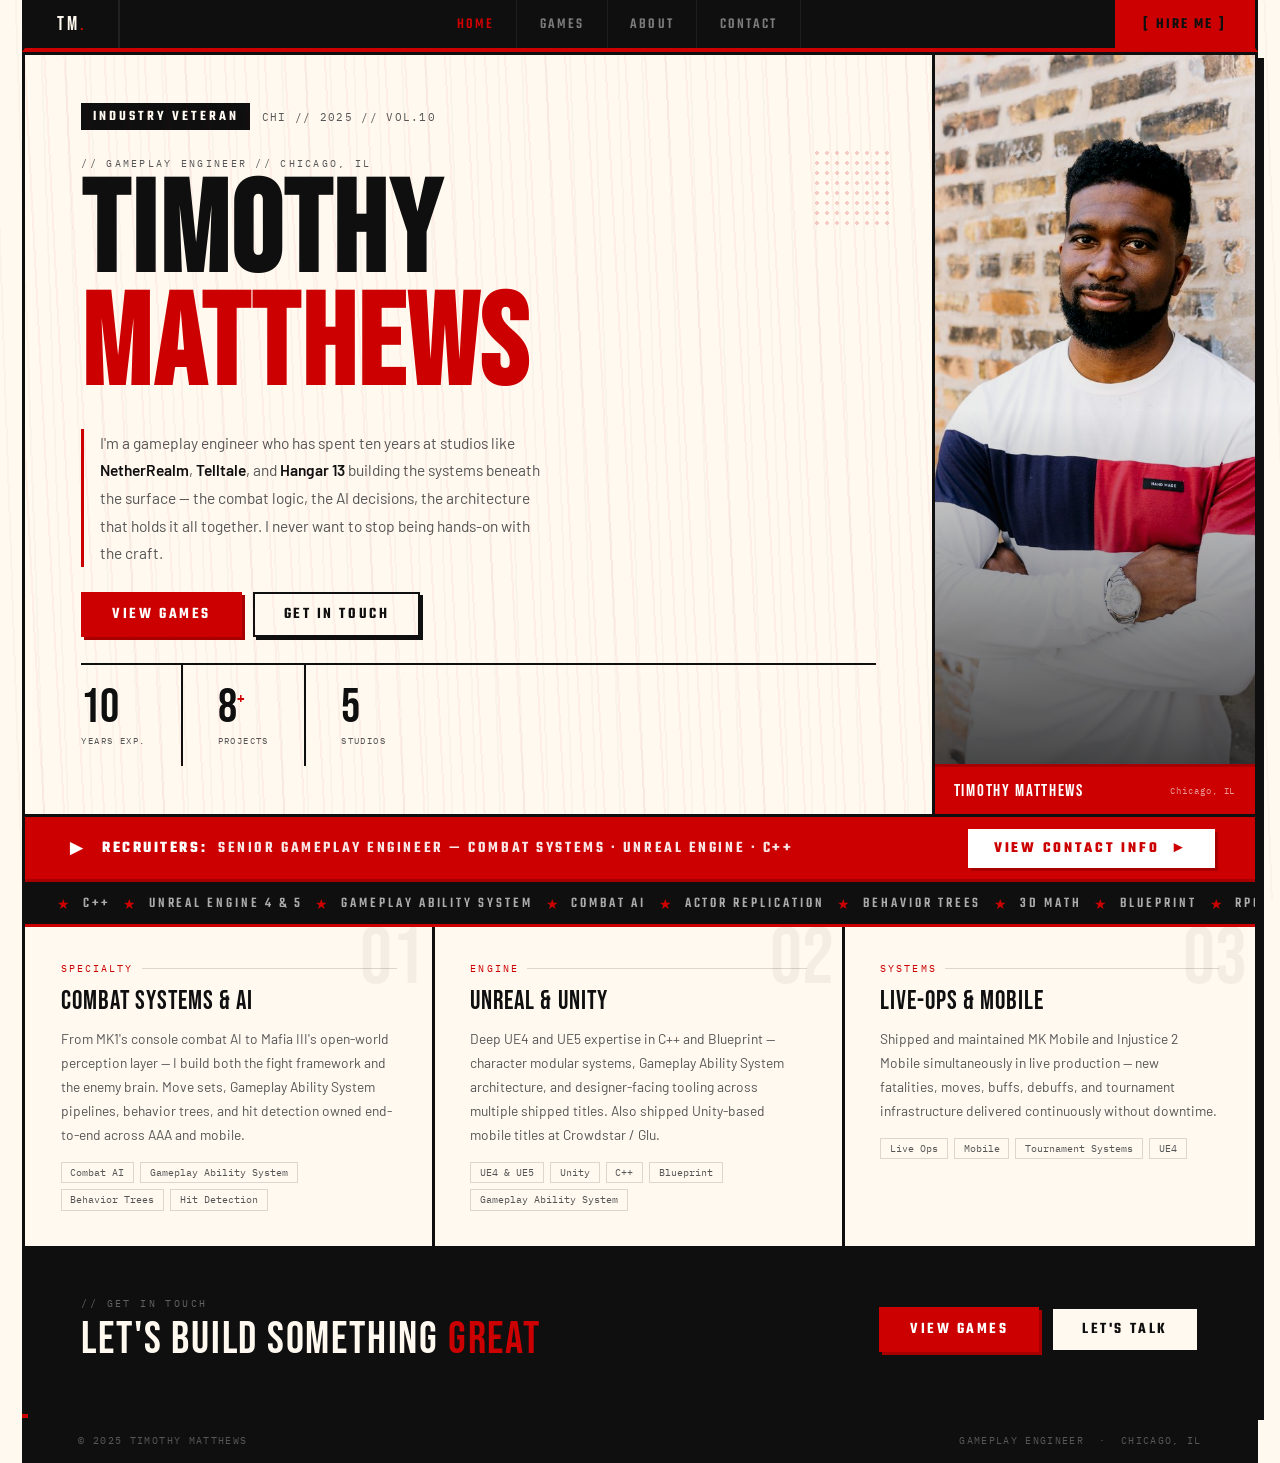
==== commit 6a0e320f: "Update index.html" ====
--- a/index.html
+++ b/index.html
@@ -278,7 +278,7 @@
       </div>
       <div class="hero-stats">
         <div class="h-stat"><div class="h-num">10</div><div class="h-lbl">Years Exp.</div></div>
-        <div class="h-stat"><div class="h-num">10<sup>+</sup></div><div class="h-lbl">Titles Shipped</div></div>
+        <div class="h-stat"><div class="h-num">8<sup>+</sup></div><div class="h-lbl">Projects</div></div>
         <div class="h-stat"><div class="h-num">5</div><div class="h-lbl">Studios</div></div>
       </div>
     </div>
@@ -373,7 +373,7 @@
   <div style="padding:3.5rem 3.5rem 3rem;border-bottom:3px solid var(--ink);position:relative;overflow:hidden;">
     <div style="position:absolute;top:-.05em;right:-.02em;font-family:'Bebas Neue',sans-serif;font-size:14rem;color:rgba(15,15,15,.04);line-height:1;pointer-events:none;user-select:none;">02</div>
     <div style="font-family:'IBM Plex Mono',monospace;font-size:.6rem;letter-spacing:.25em;text-transform:uppercase;color:var(--red);margin-bottom:.8rem;">// Chapter 02 &nbsp;&mdash;&nbsp; Shipped Titles</div>
-    <div style="font-family:'Bebas Neue',sans-serif;font-size:clamp(3.5rem,7vw,6rem);line-height:.9;letter-spacing:.02em;color:var(--ink);margin-bottom:1.6rem;">A Decade of<br><span style="color:var(--red);">Shipped Titles.</span></div>
+    <div style="font-family:'Bebas Neue',sans-serif;font-size:clamp(3.5rem,7vw,6rem);line-height:.9;letter-spacing:.02em;color:var(--ink);margin-bottom:1.6rem;">A Decade of<br><span style="color:var(--red);">Shipped Projects.</span></div>
     <p style="font-size:.97rem;line-height:1.8;color:var(--muted);border-left:3px solid var(--red);padding-left:1.1rem;max-width:580px;">From AAA console combat to live-ops mobile and AI-driven autoplay &mdash; every title on this page is something I shipped, not something I watched. Ten years of production-proven systems across five studios.</p>
   </div>
 
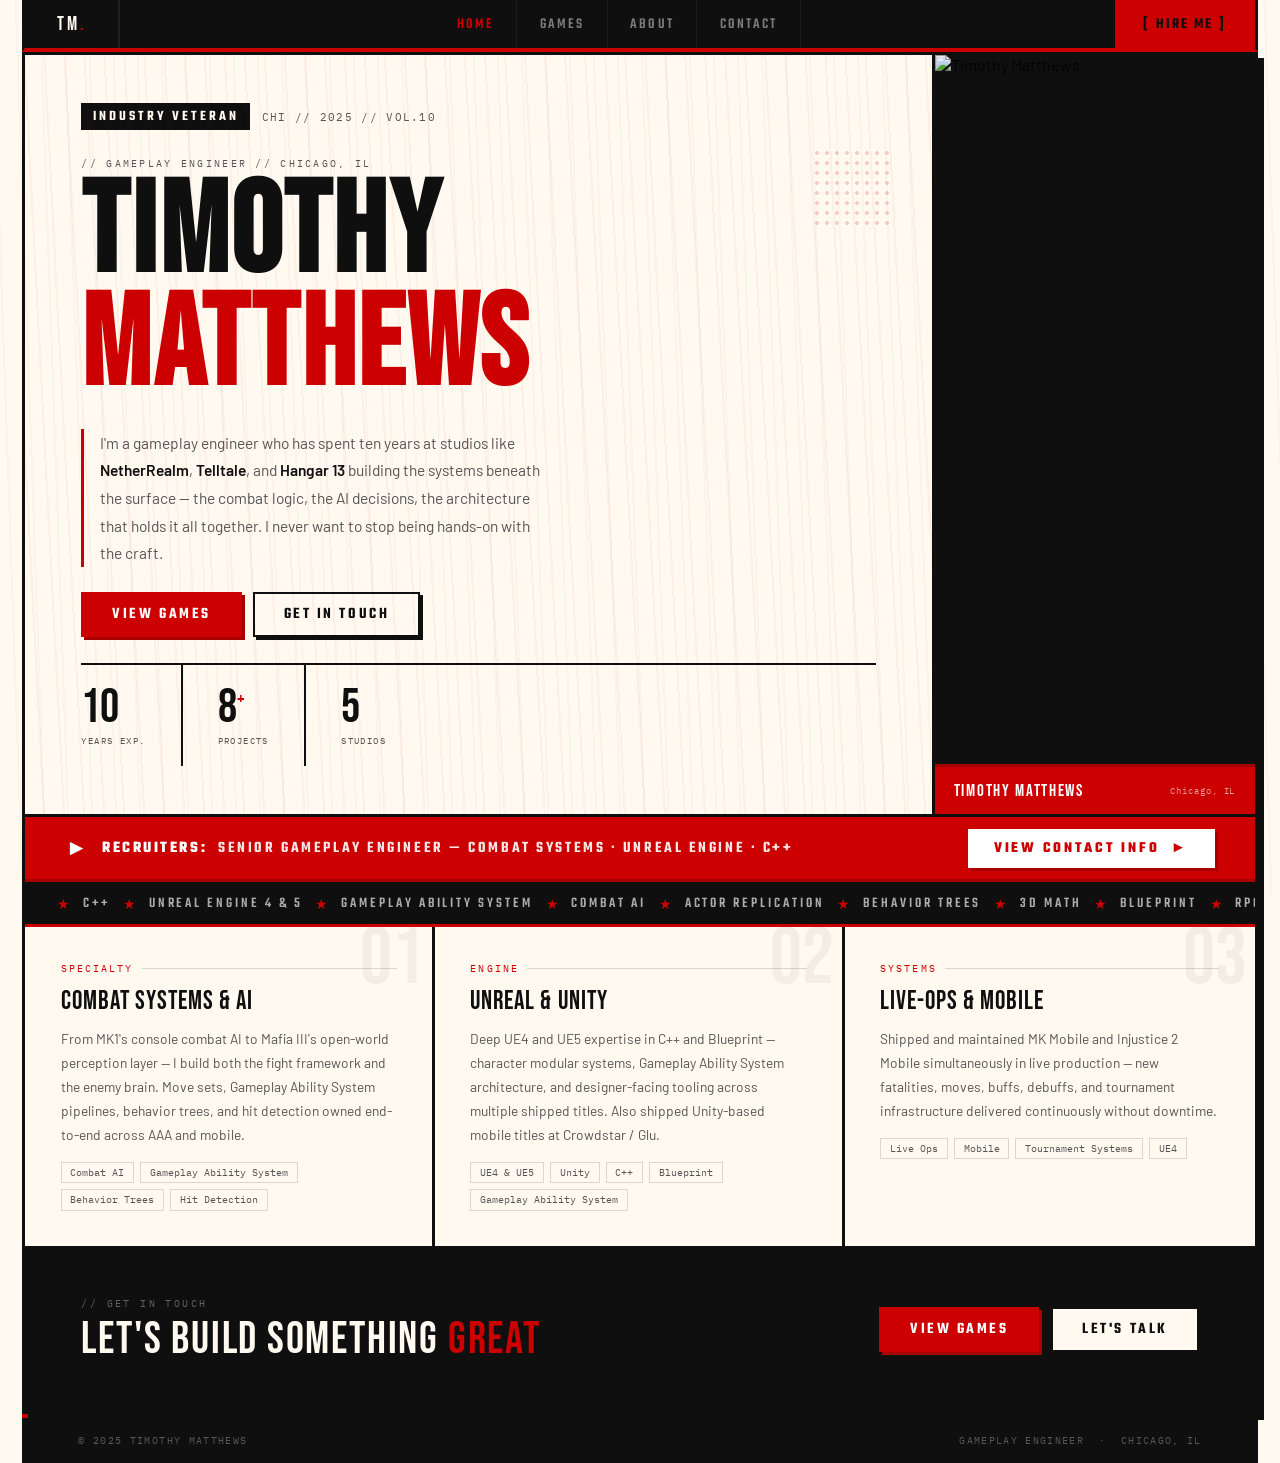
==== commit c6933c1a: "Add files via upload" ====
--- a/index.html
+++ b/index.html
@@ -6,259 +6,35 @@
 <title>Timothy Matthews — Gameplay Engineer</title>
 <link rel="preconnect" href="https://fonts.googleapis.com">
 <link href="https://fonts.googleapis.com/css2?family=Bebas+Neue&family=Teko:wght@400;500;600;700&family=IBM+Plex+Mono:wght@400;500&family=Barlow:ital,wght@0,300;0,400;0,500;0,600;0,700;1,400&display=swap" rel="stylesheet">
-<style>
-:root{--paper:#FFF9F0;--ink:#0F0F0F;--red:#CC0000;--red2:#A80000;--muted:#555;--gray:#AAA;--rule:rgba(15,15,15,0.15);}
-*,*::before,*::after{box-sizing:border-box;margin:0;padding:0;}
-html{scroll-behavior:smooth;}
-body{background:var(--paper);color:var(--ink);font-family:"Barlow",sans-serif;-webkit-font-smoothing:antialiased;overflow-x:hidden;}
-.speed-bg{position:fixed;inset:0;z-index:0;pointer-events:none;background:repeating-linear-gradient(88deg,transparent 0px,transparent 22px,rgba(15,15,15,0.025) 22px,rgba(15,15,15,0.025) 24px);}
-
-/* NAV */
-nav{position:sticky;top:0;z-index:100;background:var(--ink);border-bottom:4px solid var(--red);border-left:3px solid var(--ink);border-right:3px solid var(--ink);display:flex;justify-content:space-between;align-items:stretch;height:52px;}
-.nav-brand{font-family:"Bebas Neue",sans-serif;font-size:1.2rem;letter-spacing:.14em;color:var(--paper);text-decoration:none;display:flex;align-items:center;padding:0 2rem;border-right:2px solid rgba(255,255,255,.08);cursor:pointer;}
-.nav-brand span{color:var(--red);}
-.nav-links{display:flex;}
-.hamburger{display:none;background:none;border:none;cursor:pointer;padding:0 1.4rem;height:52px;flex-direction:column;justify-content:center;gap:5px;}
-.hamburger span{display:block;width:20px;height:2px;background:var(--paper);transition:all .2s;}
-.mobile-menu{display:none;position:fixed;top:52px;left:0;right:0;z-index:99;background:var(--ink);border-bottom:3px solid var(--red);flex-direction:column;box-shadow:0 6px 20px rgba(0,0,0,0.4);}
-.mobile-menu.open{display:flex;}
-.mobile-menu a{font-family:"Teko",sans-serif;font-size:1rem;font-weight:600;letter-spacing:.14em;text-transform:uppercase;color:rgba(255,255,255,.6);padding:.85rem 1.8rem;border-bottom:1px solid rgba(255,255,255,.06);cursor:pointer;transition:color .15s,background .15s;}
-.mobile-menu a:hover,.mobile-menu a.active{color:var(--red);background:rgba(255,255,255,.03);}
-.nav-link{font-family:"Teko",sans-serif;font-size:.95rem;font-weight:500;letter-spacing:.14em;text-transform:uppercase;text-decoration:none;color:rgba(255,255,255,.45);display:flex;align-items:center;padding:0 1.4rem;border-right:1px solid rgba(255,255,255,.06);transition:color .15s,background .15s;cursor:pointer;}
-.nav-link:hover{color:var(--paper);background:rgba(255,255,255,.05);}
-.nav-link.active{color:var(--red);}
-.nav-cta{font-family:"Teko",sans-serif;font-size:.95rem;font-weight:600;letter-spacing:.14em;text-transform:uppercase;text-decoration:none;color:var(--ink);background:var(--red);display:flex;align-items:center;padding:0 1.8rem;transition:background .15s;cursor:pointer;}
-.nav-cta:hover{background:#E60000;}
-
-/* PAGES */
-.page{display:none;}.page.active{display:block;}
-
-/* SITE WIDTH WRAPPER */
-.site-wrap{max-width:1500px;margin:0 auto;padding:0 1.4rem;}
-
-/* MANGA FRAME */
-.manga-frame{position:relative;z-index:1;border:3px solid var(--ink);box-shadow:6px 6px 0 var(--ink);}
-
-/* SHARED */
-.btn{font-family:"Teko",sans-serif;font-size:1rem;font-weight:600;letter-spacing:.16em;text-transform:uppercase;padding:.55rem 1.8rem;text-decoration:none;display:inline-flex;align-items:center;gap:.45rem;border:2px solid var(--ink);transition:background .14s,color .14s,transform .12s,box-shadow .12s;box-shadow:3px 3px 0 var(--ink);cursor:pointer;}
-.btn:hover{transform:translate(-2px,-2px);box-shadow:5px 5px 0 var(--ink);}
-.btn:active{transform:translate(2px,2px);box-shadow:1px 1px 0 var(--ink);}
-.btn-red{background:var(--red);color:#fff;border-color:var(--red);box-shadow:3px 3px 0 var(--red2);}
-.btn-red:hover{background:#E60000;box-shadow:5px 5px 0 var(--red2);}
-.btn-white{background:var(--paper);color:var(--ink);}
-.btn-white:hover{background:#FFEEDD;}
-.btn-ink{background:var(--ink);color:var(--paper);}
-.btn-ink:hover{background:#2A2A2A;}
-.action-banner{background:var(--ink);padding:.65rem 2rem;display:flex;align-items:center;gap:.8rem;border-bottom:3px solid var(--red);overflow:hidden;white-space:nowrap;}
-.ab-star{color:var(--red);font-size:.9rem;flex-shrink:0;}
-.ab-text{font-family:"Teko",sans-serif;font-size:.92rem;font-weight:500;letter-spacing:.2em;text-transform:uppercase;color:rgba(255,255,255,.65);flex-shrink:0;}
-.reveal{opacity:0;transform:translateY(16px);transition:opacity .55s,transform .55s;}
-.reveal.visible{opacity:1;transform:translateY(0);}
-.closing-panel{background:var(--ink);padding:3rem 3.5rem;display:flex;justify-content:space-between;align-items:center;gap:2rem;}
-.cp-label{font-family:"IBM Plex Mono",monospace;font-size:.6rem;letter-spacing:.25em;text-transform:uppercase;color:rgba(255,255,255,.35);margin-bottom:.5rem;}
-.cp-headline{font-family:"Bebas Neue",sans-serif;font-size:clamp(1.8rem,3.5vw,3rem);letter-spacing:.04em;line-height:1;color:var(--paper);}
-.cp-headline span{color:var(--red);}
-.cp-actions{display:flex;gap:.75rem;flex-shrink:0;}
-
-/* ======== HOME ======== */
-.recruiter-bar{background:var(--red);padding:.7rem 2.5rem;display:flex;justify-content:space-between;align-items:center;gap:1.5rem;border-bottom:3px solid var(--red2);}
-.rb-left{display:flex;align-items:center;gap:.9rem;}
-.rb-arrow{font-family:"Bebas Neue",sans-serif;font-size:1.4rem;color:#fff;animation:arrow-bounce .9s ease-in-out infinite;}
-@keyframes arrow-bounce{0%,100%{transform:translateX(0);}50%{transform:translateX(5px);}}
-.rb-label{font-family:"Teko",sans-serif;font-size:1rem;font-weight:600;letter-spacing:.16em;text-transform:uppercase;color:rgba(255,255,255,.9);}
-.rb-label strong{color:#fff;}
-.rb-cta{font-family:"Teko",sans-serif;font-size:.95rem;font-weight:700;letter-spacing:.18em;text-transform:uppercase;color:var(--red);text-decoration:none;background:#fff;padding:.42rem 1.5rem;border:2px solid #fff;box-shadow:3px 3px 0 var(--red2);transition:background .15s,transform .12s,box-shadow .12s;white-space:nowrap;flex-shrink:0;cursor:pointer;}
-.rb-cta:hover{background:#FFEEDD;transform:translate(-2px,-2px);box-shadow:5px 5px 0 var(--red2);}
-.hero-panel{display:grid;grid-template-columns:1fr 320px;border-bottom:3px solid var(--ink);}
-.hero-left{padding:3rem 3.5rem 3rem;border-right:3px solid var(--ink);position:relative;overflow:hidden;display:flex;flex-direction:column;gap:1.6rem;}
-.hero-left::before{content:"";position:absolute;inset:0;background:repeating-linear-gradient(87deg,transparent 0,transparent 18px,rgba(204,0,0,.04) 18px,rgba(204,0,0,.04) 20px);pointer-events:none;}
-.hero-issue{display:flex;align-items:center;gap:.7rem;}
-.issue-tag{font-family:"Teko",sans-serif;font-size:.9rem;font-weight:600;letter-spacing:.2em;text-transform:uppercase;background:var(--ink);color:var(--paper);padding:.2rem .75rem;}
-.issue-num{font-family:"IBM Plex Mono",monospace;font-size:.68rem;color:var(--muted);letter-spacing:.12em;}
-.hero-name-block{position:relative;}
-.hero-kicker{font-family:"IBM Plex Mono",monospace;font-size:.65rem;letter-spacing:.22em;color:var(--muted);margin-bottom:.5rem;text-transform:uppercase;}
-.hero-name{font-family:"Bebas Neue",sans-serif;font-size:clamp(4.5rem,10vw,8.5rem);line-height:.88;letter-spacing:.02em;color:var(--ink);}
-.hero-name .red{color:var(--red);}
-.halftone{position:absolute;right:-1rem;top:-.5rem;width:80px;height:80px;background-image:radial-gradient(circle,rgba(204,0,0,.18) 2px,transparent 2px);background-size:10px 10px;pointer-events:none;}
-.hero-desc{font-size:.97rem;line-height:1.78;color:var(--muted);max-width:460px;border-left:3px solid var(--red);padding-left:1rem;}
-.hero-desc strong{color:var(--ink);font-weight:600;}
-.hero-btns{display:flex;gap:.7rem;flex-wrap:wrap;}
-.hero-stats{display:flex;gap:0;border-top:2px solid var(--ink);margin-top:auto;}
-.h-stat{padding:1.2rem 2.2rem 1.2rem 0;margin-right:2.2rem;border-right:2px solid var(--ink);}
-.h-stat:last-child{border-right:none;margin-right:0;}
-.h-num{font-family:"Bebas Neue",sans-serif;font-size:3rem;line-height:1;color:var(--ink);}
-.h-num sup{font-size:1.2rem;color:var(--red);}
-.h-lbl{font-family:"IBM Plex Mono",monospace;font-size:.58rem;color:var(--muted);letter-spacing:.15em;text-transform:uppercase;margin-top:.15rem;}
-.hero-right{background:var(--ink);display:flex;flex-direction:column;overflow:hidden;}
-.photo-wrap{flex:1;position:relative;overflow:hidden;min-height:380px;}
-.photo-wrap img{width:100%;height:100%;object-fit:cover;object-position:center top;display:block;filter:contrast(1.1) brightness(.92);}
-.photo-wrap::after{content:"";position:absolute;inset:0;background:linear-gradient(to bottom,transparent 50%,rgba(15,15,15,.75) 100%);}
-.photo-redbar{position:absolute;top:0;right:0;bottom:0;width:28px;background:var(--red);display:flex;align-items:center;justify-content:center;z-index:2;}
-.redbar-text{font-family:"Teko",sans-serif;font-size:.75rem;font-weight:600;letter-spacing:.18em;text-transform:uppercase;color:#fff;writing-mode:vertical-rl;}
-.photo-caption{background:var(--red);padding:.85rem 1.2rem;display:flex;justify-content:space-between;align-items:center;border-top:3px solid var(--red2);flex-shrink:0;}
-.pc-name{font-family:"Bebas Neue",sans-serif;font-size:1.05rem;letter-spacing:.1em;color:#fff;}
-.pc-loc{font-family:"IBM Plex Mono",monospace;font-size:.58rem;color:rgba(255,255,255,.6);letter-spacing:.1em;}
-.panel-row{display:grid;grid-template-columns:1fr 1fr 1fr;border-bottom:3px solid var(--ink);}
-.panel-cell{padding:2.2rem;border-right:3px solid var(--ink);position:relative;overflow:hidden;transition:background .15s;}
-.panel-cell:last-child{border-right:none;}
-.panel-cell:hover{background:rgba(204,0,0,.02);}
-.pc-bg-num{font-family:"Bebas Neue",sans-serif;font-size:5rem;line-height:1;color:rgba(15,15,15,.05);position:absolute;top:-.5rem;right:.5rem;pointer-events:none;user-select:none;}
-.pc-label{font-family:"IBM Plex Mono",monospace;font-size:.6rem;letter-spacing:.22em;text-transform:uppercase;color:var(--red);margin-bottom:.65rem;display:flex;align-items:center;gap:.5rem;}
-.pc-label::after{content:"";flex:1;height:1px;background:var(--rule);}
-.pc-title{font-family:"Bebas Neue",sans-serif;font-size:1.6rem;letter-spacing:.04em;color:var(--ink);margin-bottom:.65rem;}
-.pc-body{font-size:.86rem;line-height:1.75;color:var(--muted);margin-bottom:.9rem;}
-.pc-tags{display:flex;flex-wrap:wrap;gap:.38rem;}
-.pc-tag{font-family:"IBM Plex Mono",monospace;font-size:.6rem;padding:.2rem .55rem;border:1.5px solid var(--rule);color:var(--muted);transition:all .15s;}
-.pc-tag:hover{border-color:var(--red);color:var(--red);}
-.studios-row{display:grid;grid-template-columns:repeat(5,1fr);border-bottom:3px solid var(--ink);}
-.studio-cell{padding:1.6rem 1.4rem;border-right:3px solid var(--ink);transition:background .15s;position:relative;overflow:hidden;}
-.studio-cell:last-child{border-right:none;}
-.studio-cell:hover{background:rgba(204,0,0,.04);}
-.studio-cell::before{content:"";position:absolute;top:0;left:0;width:3px;height:0;background:var(--red);transition:height .2s;}
-.studio-cell:hover::before{height:100%;}
-.s-name{font-family:"Teko",sans-serif;font-size:.92rem;font-weight:600;letter-spacing:.06em;text-transform:uppercase;color:var(--ink);line-height:1.2;margin-bottom:.3rem;}
-.s-years{font-family:"IBM Plex Mono",monospace;font-size:.58rem;color:var(--muted);letter-spacing:.08em;}
-.s-role{font-size:.72rem;color:var(--gray);margin-top:.35rem;line-height:1.35;}
-.skills-block{display:grid;grid-template-columns:220px 1fr;border-bottom:3px solid var(--ink);}
-.sb-left{background:var(--ink);padding:2.5rem 2rem;display:flex;flex-direction:column;justify-content:space-between;border-right:3px solid var(--ink);}
-.sb-big{font-family:"Bebas Neue",sans-serif;font-size:3rem;line-height:.9;color:var(--paper);letter-spacing:.02em;}
-.sb-big span{color:var(--red);display:block;}
-.sb-sub{font-family:"IBM Plex Mono",monospace;font-size:.62rem;color:rgba(255,255,255,.3);line-height:1.7;margin-top:.8rem;letter-spacing:.04em;}
-.sb-right{padding:2.5rem;display:grid;grid-template-columns:1fr 1fr;gap:1.6rem;}
-.sg-label{font-family:"IBM Plex Mono",monospace;font-size:.58rem;letter-spacing:.2em;text-transform:uppercase;color:var(--red);margin-bottom:.6rem;padding-bottom:.5rem;border-bottom:2px solid var(--ink);}
-.sg-chips{display:flex;flex-wrap:wrap;gap:.38rem;}
-.s-chip{font-family:"IBM Plex Mono",monospace;font-size:.62rem;padding:.22rem .6rem;border:1.5px solid var(--rule);color:var(--muted);transition:all .14s;}
-.s-chip:hover{background:var(--ink);color:var(--paper);border-color:var(--ink);}
-.s-chip.bold{background:var(--ink);color:var(--paper);border-color:var(--ink);}
-
-/* ======== GAMES ======== */
-.games-grid{display:grid;grid-template-columns:1fr 1fr;border-bottom:3px solid var(--ink);}
-.game-card{padding:0;border-right:3px solid var(--ink);border-bottom:3px solid var(--ink);position:relative;overflow:hidden;transition:background .15s;display:flex;flex-direction:column;}
-.game-card:hover{background:rgba(204,0,0,.015);}
-.game-card:nth-child(2n){border-right:none;}
-.game-img{width:100%;height:180px;object-fit:cover;object-position:center;display:block;filter:contrast(1.05);border-bottom:3px solid var(--ink);}
-.game-img-placeholder{width:100%;height:180px;border-bottom:3px solid var(--ink);display:flex;align-items:center;justify-content:center;flex-direction:column;gap:.5rem;position:relative;overflow:hidden;flex-shrink:0;}
-.game-img-placeholder::before{content:"";position:absolute;inset:0;background:repeating-linear-gradient(87deg,transparent 0,transparent 16px,rgba(255,255,255,.04) 16px,rgba(255,255,255,.04) 18px);}
-.gip-label{font-family:"IBM Plex Mono",monospace;font-size:.6rem;letter-spacing:.18em;text-transform:uppercase;color:rgba(255,255,255,.3);position:relative;}
-.gip-icon{font-size:1.8rem;opacity:.2;position:relative;}
-.game-card-body{padding:1.8rem 2rem;flex:1;}
-.gc-ghost{position:absolute;bottom:-.1em;right:-.02em;font-family:"Bebas Neue",sans-serif;font-size:5rem;color:rgba(15,15,15,.045);line-height:1;pointer-events:none;user-select:none;}
-.gc-byline{display:flex;justify-content:space-between;font-family:"IBM Plex Mono",monospace;font-size:.62rem;letter-spacing:.14em;text-transform:uppercase;color:var(--red);margin-bottom:.3rem;}
-.gc-year{color:var(--muted);}
-.gc-title{font-family:"Bebas Neue",sans-serif;font-size:1.5rem;letter-spacing:.04em;color:var(--ink);line-height:1.05;margin-bottom:.2rem;}
-.gc-role{font-size:.8rem;font-style:italic;color:var(--muted);margin-bottom:.7rem;}
-.gc-rule{height:2px;background:var(--ink);margin-bottom:.7rem;}
-.gc-desc{font-size:.84rem;line-height:1.72;color:var(--muted);margin-bottom:.85rem;}
-.gc-tags{display:flex;flex-wrap:wrap;gap:.32rem;}
-.gc-tag{font-family:"IBM Plex Mono",monospace;font-size:.6rem;padding:.15rem .48rem;border:1.5px solid var(--rule);color:var(--muted);transition:all .15s;}
-.gc-tag:hover{border-color:var(--red);color:var(--red);}
-
-/* ======== ABOUT ======== */
-.about-layout{display:grid;grid-template-columns:300px 1fr;border-bottom:3px solid var(--ink);}
-.about-sidebar{border-right:3px solid var(--ink);display:flex;flex-direction:column;}
-.sidebar-photo{position:relative;overflow:hidden;border-bottom:3px solid var(--ink);}
-.sidebar-photo img{width:100%;display:block;object-fit:cover;object-position:center top;filter:contrast(1.05);}
-.sidebar-facts{padding:1.8rem 1.6rem;}
-.sf-row{margin-bottom:1rem;}
-.sf-label{font-family:"IBM Plex Mono",monospace;font-size:.58rem;letter-spacing:.2em;text-transform:uppercase;color:var(--red);margin-bottom:.15rem;}
-.sf-value{font-family:"Barlow",sans-serif;font-size:.88rem;font-weight:500;color:var(--ink);line-height:1.45;}
-.about-body{padding:3rem;}
-.about-title{font-family:"Bebas Neue",sans-serif;font-size:clamp(2rem,4vw,3.2rem);letter-spacing:.04em;color:var(--ink);line-height:1;margin-bottom:.6rem;}
-.about-sub{font-size:.9rem;font-style:italic;color:var(--muted);margin-bottom:1.5rem;padding-bottom:1.5rem;border-bottom:2px solid var(--ink);}
-.about-text{font-size:.93rem;line-height:1.88;color:var(--muted);}
-.about-text p+p{margin-top:.9rem;}
-.about-text strong{color:var(--ink);font-weight:600;}
-.about-goals{display:grid;grid-template-columns:1fr 1fr;gap:0;border-top:3px solid var(--ink);margin-top:2.5rem;}
-.ag-cell{padding:1.4rem 1.5rem;border-right:3px solid var(--ink);}
-.ag-cell:nth-child(2n){border-right:none;}
-.ag-cell:nth-child(n+3){border-top:3px solid var(--ink);}
-.ag-label{font-family:"IBM Plex Mono",monospace;font-size:.58rem;letter-spacing:.2em;text-transform:uppercase;color:var(--red);margin-bottom:.3rem;}
-.ag-value{font-family:"Teko",sans-serif;font-size:1rem;font-weight:600;letter-spacing:.06em;text-transform:uppercase;color:var(--ink);line-height:1.3;}
-
-/* ======== CONTACT ======== */
-.contact-layout{display:grid;grid-template-columns:1fr 1fr;border-bottom:3px solid var(--ink);}
-.contact-left{background:var(--ink);padding:3.5rem;display:flex;flex-direction:column;justify-content:space-between;border-right:3px solid var(--red);}
-.cl-label{font-family:"IBM Plex Mono",monospace;font-size:.6rem;letter-spacing:.25em;text-transform:uppercase;color:rgba(255,255,255,.3);margin-bottom:.6rem;}
-.cl-headline{font-family:"Bebas Neue",sans-serif;font-size:clamp(2.2rem,4.5vw,3.8rem);letter-spacing:.04em;line-height:1;color:var(--paper);margin-bottom:1.2rem;}
-.cl-headline span{color:var(--red);}
-.cl-note{font-size:.92rem;font-weight:300;line-height:1.8;color:rgba(255,255,255,.45);}
-.contact-right{padding:3.5rem;display:flex;flex-direction:column;}
-.c-entry{display:flex;align-items:center;gap:1.2rem;padding:1.3rem .5rem;border-bottom:2px solid var(--rule);text-decoration:none;color:var(--ink);transition:background .15s,padding-left .14s;}
-.c-entry:first-child{border-top:2px solid var(--rule);}
-.c-entry:hover{background:rgba(204,0,0,.04);padding-left:1rem;}
-.c-icon{font-size:1.2rem;width:2rem;text-align:center;flex-shrink:0;color:var(--red);}
-.c-label{font-family:"IBM Plex Mono",monospace;font-size:.6rem;letter-spacing:.2em;text-transform:uppercase;color:var(--red);display:block;margin-bottom:.1rem;}
-.c-value{font-size:.95rem;font-weight:500;color:var(--ink);}
-.contact-avail{background:var(--red);padding:1.2rem 1.8rem;display:flex;align-items:center;justify-content:space-between;gap:1rem;margin-top:auto;}
-.ca-dot{width:8px;height:8px;border-radius:50%;background:#fff;box-shadow:0 0 8px #fff;animation:pulse 2s ease-in-out infinite;flex-shrink:0;}
-@keyframes pulse{0%,100%{opacity:1;}50%{opacity:.4;}}
-.ca-text{font-family:"Teko",sans-serif;font-size:1rem;font-weight:600;letter-spacing:.16em;text-transform:uppercase;color:#fff;}
-
-footer{background:var(--ink);border-top:4px solid var(--red);padding:1rem 3.5rem;display:flex;justify-content:space-between;align-items:center;}
-.ft{font-family:"IBM Plex Mono",monospace;font-size:.6rem;letter-spacing:.14em;text-transform:uppercase;color:rgba(255,255,255,.3);}
-
-@media(max-width:900px){
-  .nav-links{display:none;}
-  .hamburger{display:flex;}
-  .contact-layout{grid-template-columns:1fr;}
-  .contact-left{border-right:none;border-bottom:3px solid var(--red);}
-  .c-value{font-size:.78rem;word-break:break-all;overflow-wrap:break-word;}
-  .contact-right{padding:1.5rem;overflow:hidden;}
-  .c-entry{padding:.9rem .3rem;overflow:hidden;}
-  .contact-avail{flex-wrap:wrap;gap:.5rem;padding:.9rem 1rem;}
-  .ca-text{font-size:.82rem;}
-  .contact-left{padding:2rem 1.5rem;}
-  .cl-headline{font-size:2rem;}
-  .cl-note{font-size:.85rem;}
-  .manga-frame{margin:.8rem;}
-  .recruiter-bar{flex-direction:column;align-items:flex-start;gap:.7rem;}
-  .hero-panel,.about-layout,.contact-layout{grid-template-columns:1fr;}
-  .hero-right,.about-sidebar,.contact-left{border-right:none;border-bottom:3px solid var(--ink);}
-  .hero-left{padding:2.5rem 1.8rem 2rem;}
-  .photo-wrap{min-height:300px;}
-  .panel-row{grid-template-columns:1fr;}
-  .panel-cell{border-right:none;border-bottom:3px solid var(--ink);}
-  .studios-row{grid-template-columns:1fr 1fr;}
-  .skills-block{grid-template-columns:1fr;}
-  .sb-left{border-right:none;border-bottom:3px solid var(--ink);}
-  .sb-right{grid-template-columns:1fr;}
-  .games-grid{grid-template-columns:1fr;}
-  .game-card{border-right:none;}
-  .about-goals{grid-template-columns:1fr;}
-  .ag-cell{border-right:none;border-bottom:3px solid var(--ink);}
-  .closing-panel{flex-direction:column;align-items:flex-start;padding:2rem 1.8rem;}
-  footer{padding:1rem 1.4rem;flex-direction:column;gap:.4rem;text-align:center;}
-}
-</style>
+<link rel="stylesheet" href="style.css">
 </head>
 <body>
 <div class="speed-bg" aria-hidden="true"></div>
 
 <div class="site-wrap">
 <nav>
-  <a class="nav-brand" data-page="home">TM<span>.</span></a>
+  <a class="nav-brand" href="index.html">TM<span>.</span></a>
   <div class="nav-links">
-    <a class="nav-link active" data-page="home">Home</a>
-    <a class="nav-link" data-page="games">Games</a>
-    <a class="nav-link" data-page="about">About</a>
-    <a class="nav-link" data-page="contact">Contact</a>
+    <a class="nav-link active" href="index.html">Home</a>
+    <a class="nav-link" href="games.html">Games</a>
+    <a class="nav-link" href="about.html">About</a>
+    <a class="nav-link" href="contact.html">Contact</a>
   </div>
-  <a class="nav-cta" data-page="contact">[ Hire Me ]</a>
+  <a class="nav-cta" href="contact.html">[ Hire Me ]</a>
   <button class="hamburger" id="hamburger" aria-label="Open menu">
     <span></span><span></span><span></span>
   </button>
 </nav>
 <div class="mobile-menu" id="mobile-menu">
-  <a data-page="home">Home</a>
-  <a data-page="games">Games</a>
-  <a data-page="about">About</a>
-  <a data-page="contact">Contact</a>
+  <a href="index.html" class="active">Home</a>
+  <a href="games.html">Games</a>
+  <a href="about.html">About</a>
+  <a href="contact.html">Contact</a>
 </div>
 
 <div class="manga-frame">
+<div id="page-home" class="page active">
 
-<!-- ======================================================  HOME  -->
-<div id="page-home" class="page active">
 
   <div class="hero-panel">
     <div class="hero-left reveal">
@@ -284,7 +60,7 @@
     </div>
     <div class="hero-right">
       <div class="photo-wrap">
-        <img src="[data-uri]" alt="Timothy Matthews">
+        <img src="images/profile-photo.jpg" alt="Timothy Matthews">
         
       </div>
       <div class="photo-caption">
@@ -353,309 +129,14 @@
     </div>
   </div>
 </div>
-
-<!-- ======================================================  GAMES  -->
-<div id="page-games" class="page">
-
-  <div class="action-banner">
-    <span class="ab-star">&#9733;</span><span class="ab-text">Shipped Titles</span>
-    <span class="ab-star">&#9733;</span><span class="ab-text">Career</span>
-    <span class="ab-star">&#9733;</span><span class="ab-text">Games &amp; Projects</span>
-    <span class="ab-star">&#9733;</span><span class="ab-text">Console</span>
-    <span class="ab-star">&#9733;</span><span class="ab-text">Mobile</span>
-    <span class="ab-star">&#9733;</span><span class="ab-text">PC</span>
-    <span class="ab-star">&#9733;</span><span class="ab-text">AAA</span>
-    <span class="ab-star">&#9733;</span><span class="ab-text">Live Ops</span>
-    <span class="ab-star">&#9733;</span><span class="ab-text">2015 &ndash; 2025</span>
-  </div>
-
-  <!-- GAMES PAGE INTRO -->
-  <div style="padding:3.5rem 3.5rem 3rem;border-bottom:3px solid var(--ink);position:relative;overflow:hidden;">
-    <div style="position:absolute;top:-.05em;right:-.02em;font-family:'Bebas Neue',sans-serif;font-size:14rem;color:rgba(15,15,15,.04);line-height:1;pointer-events:none;user-select:none;">02</div>
-    <div style="font-family:'IBM Plex Mono',monospace;font-size:.6rem;letter-spacing:.25em;text-transform:uppercase;color:var(--red);margin-bottom:.8rem;">// Chapter 02 &nbsp;&mdash;&nbsp; Shipped Titles</div>
-    <div style="font-family:'Bebas Neue',sans-serif;font-size:clamp(3.5rem,7vw,6rem);line-height:.9;letter-spacing:.02em;color:var(--ink);margin-bottom:1.6rem;">A Decade of<br><span style="color:var(--red);">Shipped Projects.</span></div>
-    <p style="font-size:.97rem;line-height:1.8;color:var(--muted);border-left:3px solid var(--red);padding-left:1.1rem;max-width:580px;">From AAA console combat to live-ops mobile and AI-driven autoplay &mdash; every title on this page is something I shipped, not something I watched. Ten years of production-proven systems across five studios.</p>
-  </div>
-
-  <div class="games-grid">
-    <div class="game-card reveal">
-      <div class="game-img-placeholder" style="background:linear-gradient(135deg,#1a0800,#3d1200,#1a0800);"><span class="gip-icon">🎮</span><span class="gip-label">Add MK1 screenshot</span></div>
-      <div class="game-card-body">
-        <div class="gc-ghost" aria-hidden="true">MK1</div>
-        <div class="gc-byline"><span>NetherRealm / WB Games</span><span class="gc-year">2023</span></div>
-        <div class="gc-title">Mortal Kombat 1</div>
-        <div class="gc-role">Senior Gameplay Engineer &mdash; Combat AI</div>
-        <div class="gc-rule"></div>
-        <p class="gc-desc">Shipped base game and DLC on a 50+ person team. Owned combat AI systems end-to-end in Unreal Engine 5 for console platforms.</p>
-        <div class="gc-tags"><span class="gc-tag">UE5</span><span class="gc-tag">C++</span><span class="gc-tag">Combat AI</span><span class="gc-tag">Console</span><span class="gc-tag">DLC</span></div>
-      </div>
-    </div>
-    <div class="game-card reveal">
-      <div class="game-img-placeholder" style="background:linear-gradient(135deg,#0d0d1a,#1a0d2e,#0d0d1a);"><span class="gip-icon">🎮</span><span class="gip-label">Add MK: Onslaught screenshot</span></div>
-      <div class="game-card-body">
-        <div class="gc-ghost" aria-hidden="true">MKO</div>
-        <div class="gc-byline"><span>NetherRealm Studios</span><span class="gc-year">2023</span></div>
-        <div class="gc-title">MK: Onslaught</div>
-        <div class="gc-role">Combat &amp; Gameplay Lead</div>
-        <div class="gc-rule"></div>
-        <p class="gc-desc">Led a team of gameplay engineers developing the game's combat system for a fully autoplay/AI-driven mobile RPG. Designed a custom Blueprint targeting rules engine.</p>
-        <div class="gc-tags"><span class="gc-tag">UE4</span><span class="gc-tag">Blueprint</span><span class="gc-tag">GAS</span><span class="gc-tag">AI</span><span class="gc-tag">Mobile</span></div>
-      </div>
-    </div>
-    <div class="game-card reveal">
-      <div class="game-img-placeholder" style="background:linear-gradient(135deg,#1a0500,#2e0d00,#1a0500);"><span class="gip-icon">🎮</span><span class="gip-label">Add MK Mobile screenshot</span></div>
-      <div class="game-card-body">
-        <div class="gc-ghost" aria-hidden="true">MKM</div>
-        <div class="gc-byline"><span>NetherRealm Studios</span><span class="gc-year">2019&ndash;2022</span></div>
-        <div class="gc-title">Mortal Kombat Mobile</div>
-        <div class="gc-role">Gameplay Engineer &mdash; Live Ops</div>
-        <div class="gc-rule"></div>
-        <p class="gc-desc">New fatalities, move sets, combos, buffs and debuffs, and tournament systems in a live-ops environment &mdash; C++ and data-driven GAS pipeline.</p>
-        <div class="gc-tags"><span class="gc-tag">UE4</span><span class="gc-tag">C++</span><span class="gc-tag">GAS</span><span class="gc-tag">Live Ops</span></div>
-      </div>
-    </div>
-    <div class="game-card reveal">
-      <div class="game-img-placeholder" style="background:linear-gradient(135deg,#0a0e1a,#0d1a2e,#0a0e1a);"><span class="gip-icon">🎮</span><span class="gip-label">Add Injustice 2 screenshot</span></div>
-      <div class="game-card-body">
-        <div class="gc-ghost" aria-hidden="true">I2</div>
-        <div class="gc-byline"><span>NetherRealm Studios</span><span class="gc-year">2019&ndash;2022</span></div>
-        <div class="gc-title">Injustice 2 Mobile</div>
-        <div class="gc-role">Gameplay Engineer &mdash; Live Ops</div>
-        <div class="gc-rule"></div>
-        <p class="gc-desc">Extended hero abilities, move data, buffs, debuffs, and tournament infrastructure. Reused the modular GAS architecture built across NetherRealm mobile titles.</p>
-        <div class="gc-tags"><span class="gc-tag">UE4</span><span class="gc-tag">GAS</span><span class="gc-tag">Live Ops</span><span class="gc-tag">Mobile</span></div>
-      </div>
-    </div>
-    <div class="game-card reveal">
-      <div class="game-img-placeholder" style="background:linear-gradient(135deg,#0d0a05,#1a1305,#0d0a05);"><span class="gip-icon">🎮</span><span class="gip-label">Add Mafia III screenshot</span></div>
-      <div class="game-card-body">
-        <div class="gc-ghost" aria-hidden="true">M3</div>
-        <div class="gc-byline"><span>Hangar 13 / 2K Games</span><span class="gc-year">2016&ndash;2017</span></div>
-        <div class="gc-title">Mafia III DLC</div>
-        <div class="gc-role">Associate Engineer &mdash; Open World AI</div>
-        <div class="gc-rule"></div>
-        <p class="gc-desc">Extended AI capabilities to react dynamically to world events &mdash; explosions, vehicles, low health, and teammate coordination &mdash; creating a more realistic and believable open-world environment.</p>
-        <div class="gc-tags"><span class="gc-tag">C++</span><span class="gc-tag">Behavior Trees</span><span class="gc-tag">Open World AI</span></div>
-      </div>
-    </div>
-    <div class="game-card reveal">
-      <div class="game-img-placeholder" style="background:linear-gradient(135deg,#0a0a0a,#1a1a1a,#0a0a0a);"><span class="gip-icon">🎮</span><span class="gip-label">Add Batman Telltale screenshot</span></div>
-      <div class="game-card-body">
-        <div class="gc-ghost" aria-hidden="true">BM</div>
-        <div class="gc-byline"><span>Telltale Games</span><span class="gc-year">2017</span></div>
-        <div class="gc-title">Batman: Telltale Series</div>
-        <div class="gc-role">Gameplay Programmer &mdash; Combat &amp; AI</div>
-        <div class="gc-rule"></div>
-        <p class="gc-desc">Combat and AI systems in a fast-paced episodic pipeline across PC, console, and mobile alongside multiple simultaneous titles.</p>
-        <div class="gc-tags"><span class="gc-tag">Combat</span><span class="gc-tag">AI</span><span class="gc-tag">Multiplatform</span></div>
-      </div>
-    </div>
-    <div class="game-card reveal">
-      <div class="game-img-placeholder" style="background:linear-gradient(135deg,#0a1a05,#0d2e0a,#0a1a05);"><span class="gip-icon">🎮</span><span class="gip-label">Add Minecraft Story Mode screenshot</span></div>
-      <div class="game-card-body">
-        <div class="gc-ghost" aria-hidden="true">MC</div>
-        <div class="gc-byline"><span>Telltale Games</span><span class="gc-year">2017</span></div>
-        <div class="gc-title">Minecraft: Story Mode S2</div>
-        <div class="gc-role">Gameplay Programmer &mdash; Episodes 4 &amp; 5</div>
-        <div class="gc-rule"></div>
-        <p class="gc-desc">Shipped two full episodes across PC, PS4, and mobile with tight delivery cadence and cross-platform requirements.</p>
-        <div class="gc-tags"><span class="gc-tag">Multiplatform</span><span class="gc-tag">PC</span><span class="gc-tag">PS4</span><span class="gc-tag">Mobile</span></div>
-      </div>
-    </div>
-    <div class="game-card reveal">
-      <div class="game-img-placeholder" style="background:linear-gradient(135deg,#1a0f05,#2e1f0a,#1a0f05);"><span class="gip-icon">🎮</span><span class="gip-label">Add Design Home screenshot</span></div>
-      <div class="game-card-body">
-        <div class="gc-ghost" aria-hidden="true">DH</div>
-        <div class="gc-byline"><span>Crowdstar / Glu Mobile</span><span class="gc-year">2018</span></div>
-        <div class="gc-title">Design Home</div>
-        <div class="gc-role">Software Engineer &mdash; Gameplay &amp; Tools</div>
-        <div class="gc-rule"></div>
-        <p class="gc-desc">Deep Unity UI architecture, memory-saving compression, custom touch layer detection, HLSL shaders, and C++ localization tooling for a top-grossing mobile title.</p>
-        <div class="gc-tags"><span class="gc-tag">Unity</span><span class="gc-tag">C#</span><span class="gc-tag">HLSL</span><span class="gc-tag">Tools</span><span class="gc-tag">Mobile</span></div>
-      </div>
-    </div>
-  </div>
-
-  <div class="closing-panel">
-    <div>
-      <div class="cp-label">// Want to work together?</div>
-      <div class="cp-headline">Let&#39;s build something <span>great</span></div>
-    </div>
-    <div class="cp-actions">
-      <a class="btn btn-red" data-page="contact">Get in Touch</a>
-      <a class="btn btn-white" data-page="about">About Me</a>
-    </div>
-  </div>
-</div>
-
-<!-- ======================================================  ABOUT  -->
-<div id="page-about" class="page">
-
-  <div class="action-banner">
-    <span class="ab-star">&#9733;</span><span class="ab-text">Profile</span>
-    <span class="ab-star">&#9733;</span><span class="ab-text">About Timothy Matthews</span>
-    <span class="ab-star">&#9733;</span><span class="ab-text">Ten Years</span>
-    <span class="ab-star">&#9733;</span><span class="ab-text">Chicago, IL</span>
-    <span class="ab-star">&#9733;</span><span class="ab-text">Industry Veteran</span>
-    <span class="ab-star">&#9733;</span><span class="ab-text">Combat Systems</span>
-    <span class="ab-star">&#9733;</span><span class="ab-text">Unreal Engine</span>
-  </div>
-
-  <div class="about-layout">
-    <div class="about-sidebar">
-      <div class="sidebar-photo">
-        <img src="[data-uri]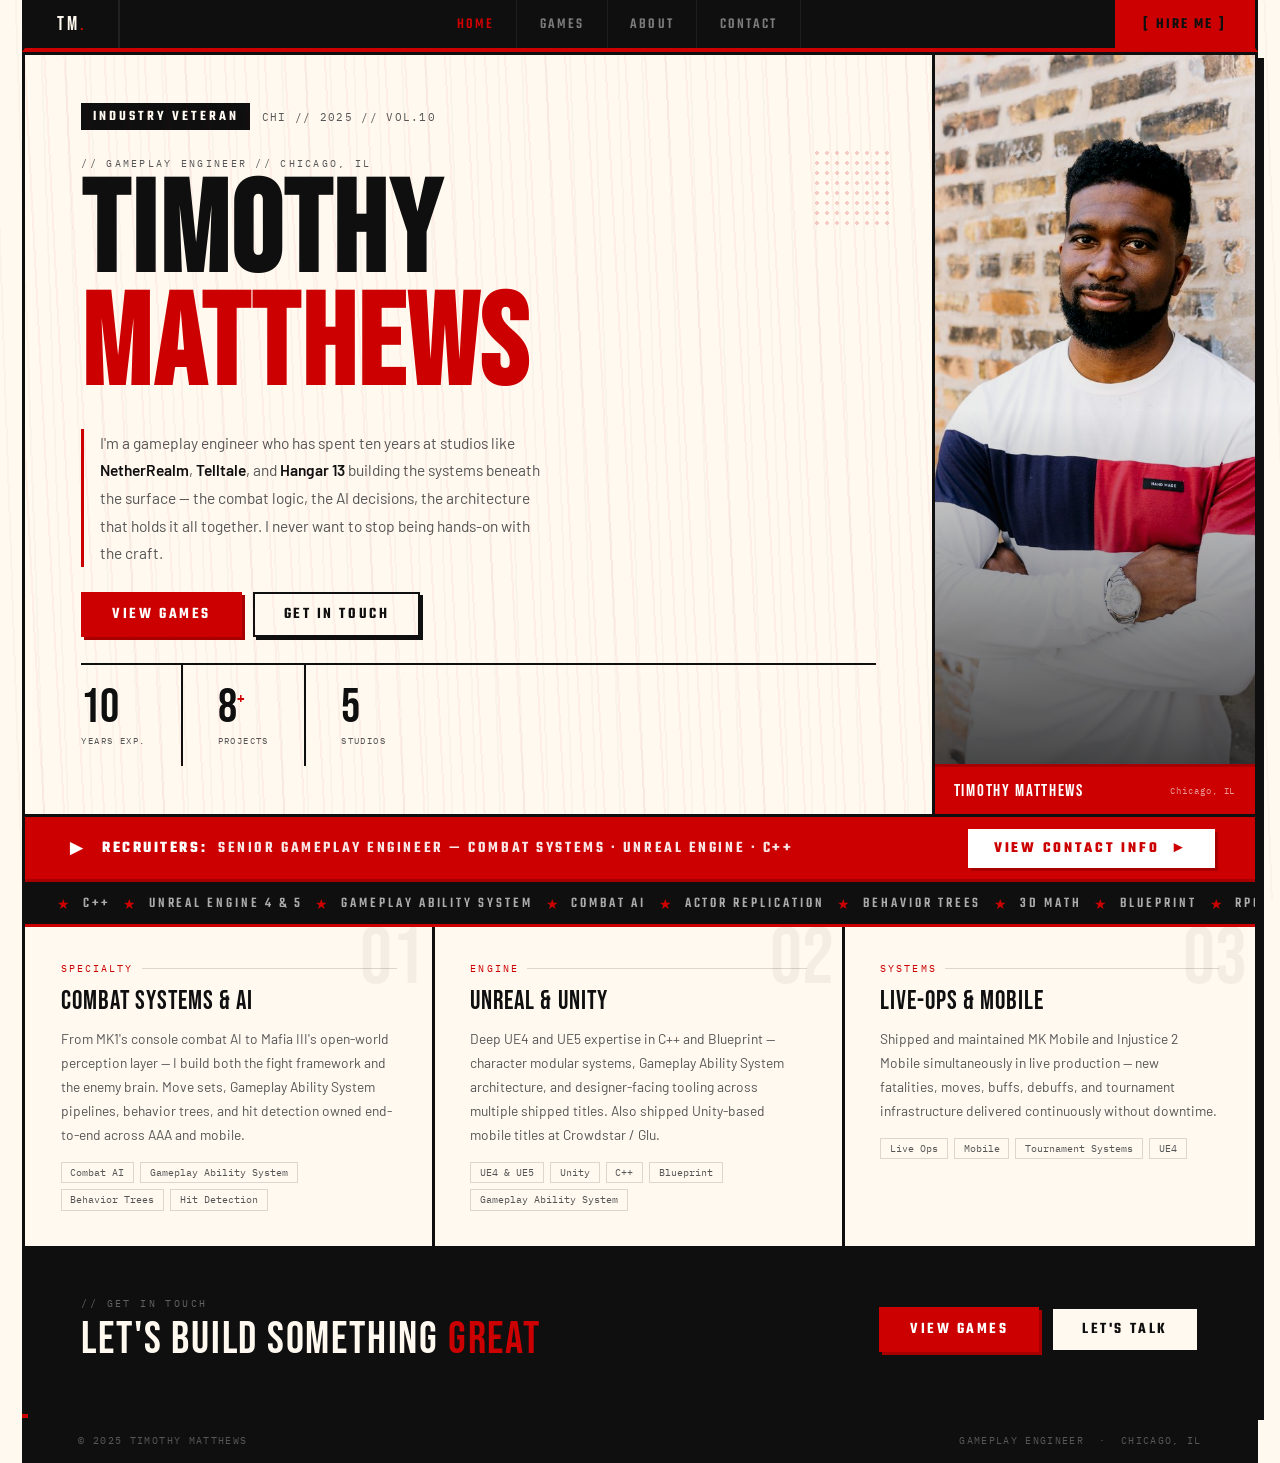
==== commit 2d816908: "Add files via upload" ====
--- a/index.html
+++ b/index.html
@@ -49,8 +49,8 @@
       </div>
       <p class="hero-desc">I&#39;m a gameplay engineer who has spent ten years at studios like <strong>NetherRealm</strong>, <strong>Telltale</strong>, and <strong>Hangar 13</strong> building the systems beneath the surface &mdash; the combat logic, the AI decisions, the architecture that holds it all together. I never want to stop being hands-on with the craft.</p>
       <div class="hero-btns">
-        <a class="btn btn-red" data-page="games">View Games</a>
-        <a class="btn btn-white" data-page="contact">Get in Touch</a>
+        <a class="btn btn-red" href="games.html">View Games</a>
+        <a class="btn btn-white" href="contact.html">Get in Touch</a>
       </div>
       <div class="hero-stats">
         <div class="h-stat"><div class="h-num">10</div><div class="h-lbl">Years Exp.</div></div>
@@ -75,7 +75,7 @@
       <span class="rb-arrow">&#9658;</span>
       <span class="rb-label"><strong>Recruiters:</strong> &nbsp;Senior Gameplay Engineer &mdash; Combat Systems &middot; Unreal Engine &middot; C++</span>
     </div>
-    <a class="rb-cta" data-page="contact">View Contact Info &nbsp;&#9658;</a>
+    <a class="rb-cta" href="contact.html">View Contact Info &nbsp;&#9658;</a>
   </div>
 
   <div class="action-banner">
@@ -124,8 +124,8 @@
       <div class="cp-headline">Let&#39;s Build Something <span>Great</span></div>
     </div>
     <div class="cp-actions">
-      <a class="btn btn-red" data-page="games">View Games</a>
-      <a class="btn btn-white" data-page="contact">Let&#39;s Talk</a>
+      <a class="btn btn-red" href="games.html">View Games</a>
+      <a class="btn btn-white" href="contact.html">Let&#39;s Talk</a>
     </div>
   </div>
 </div>
